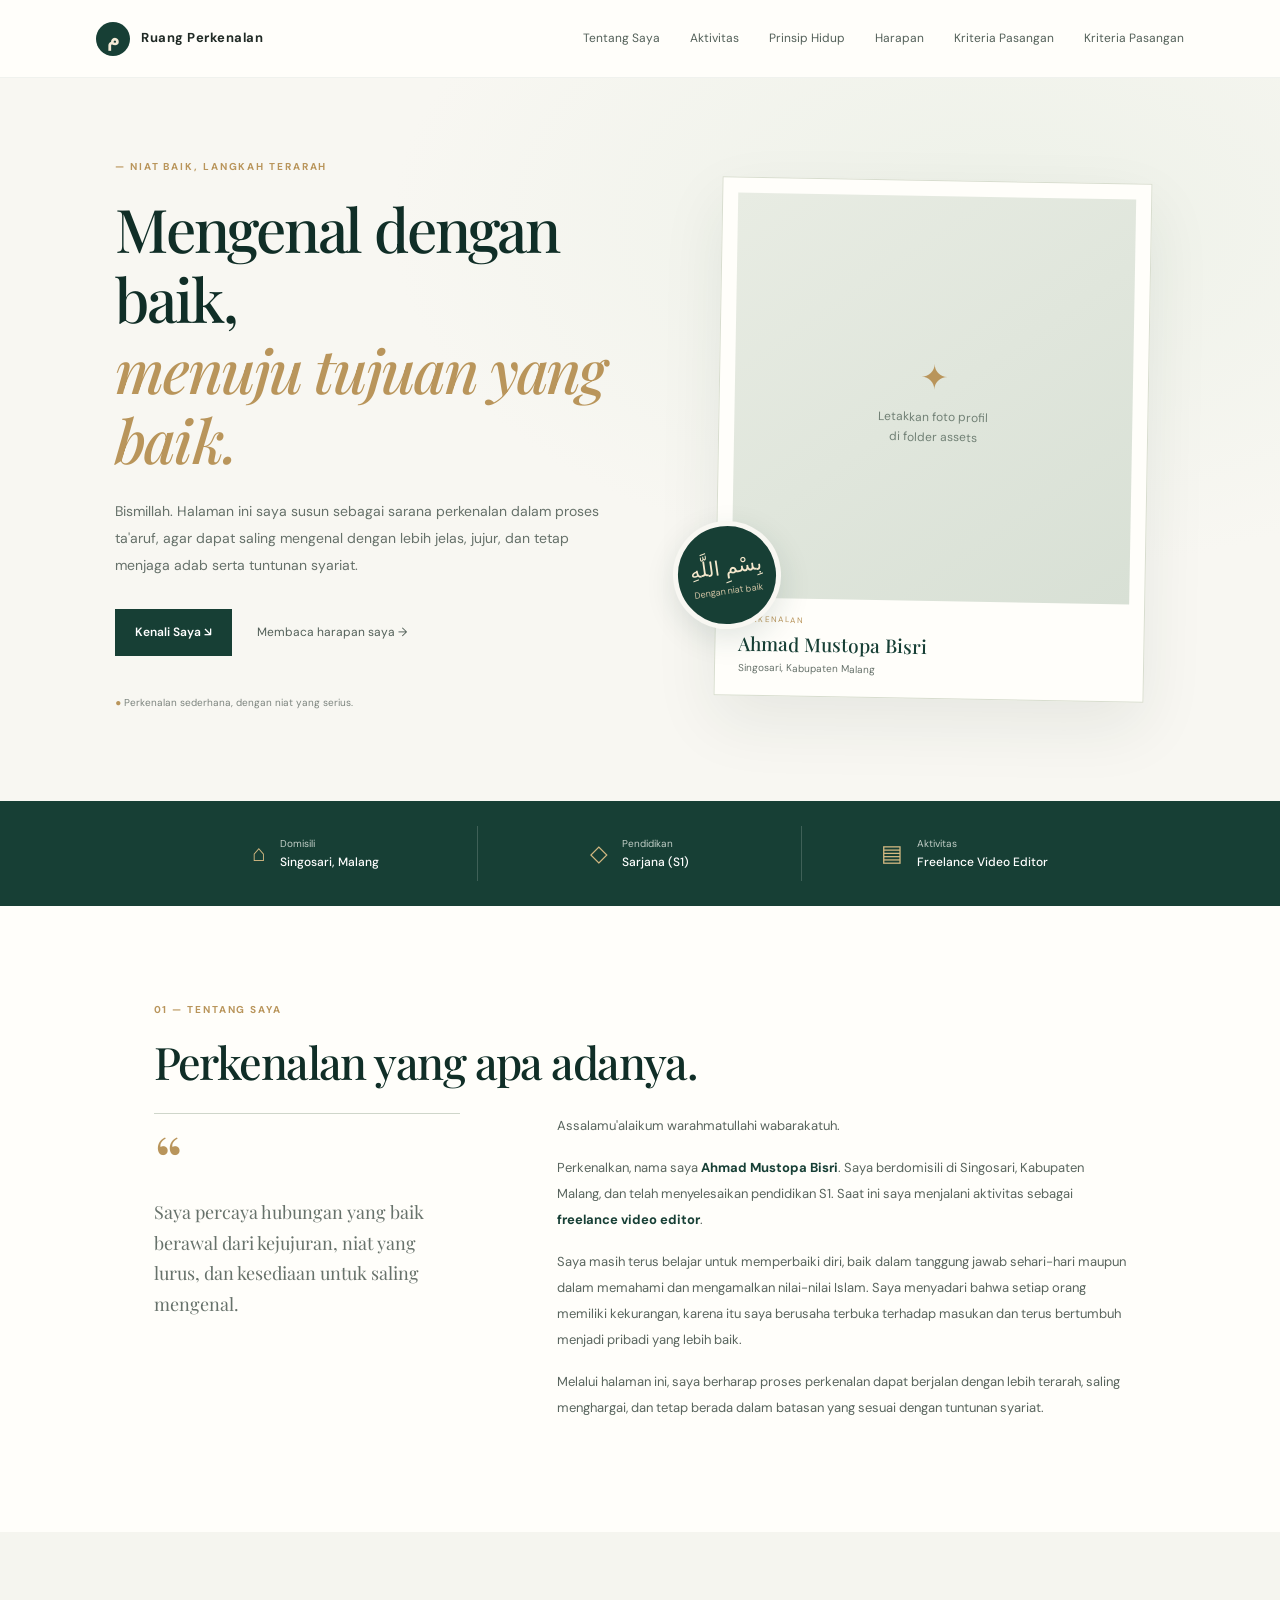
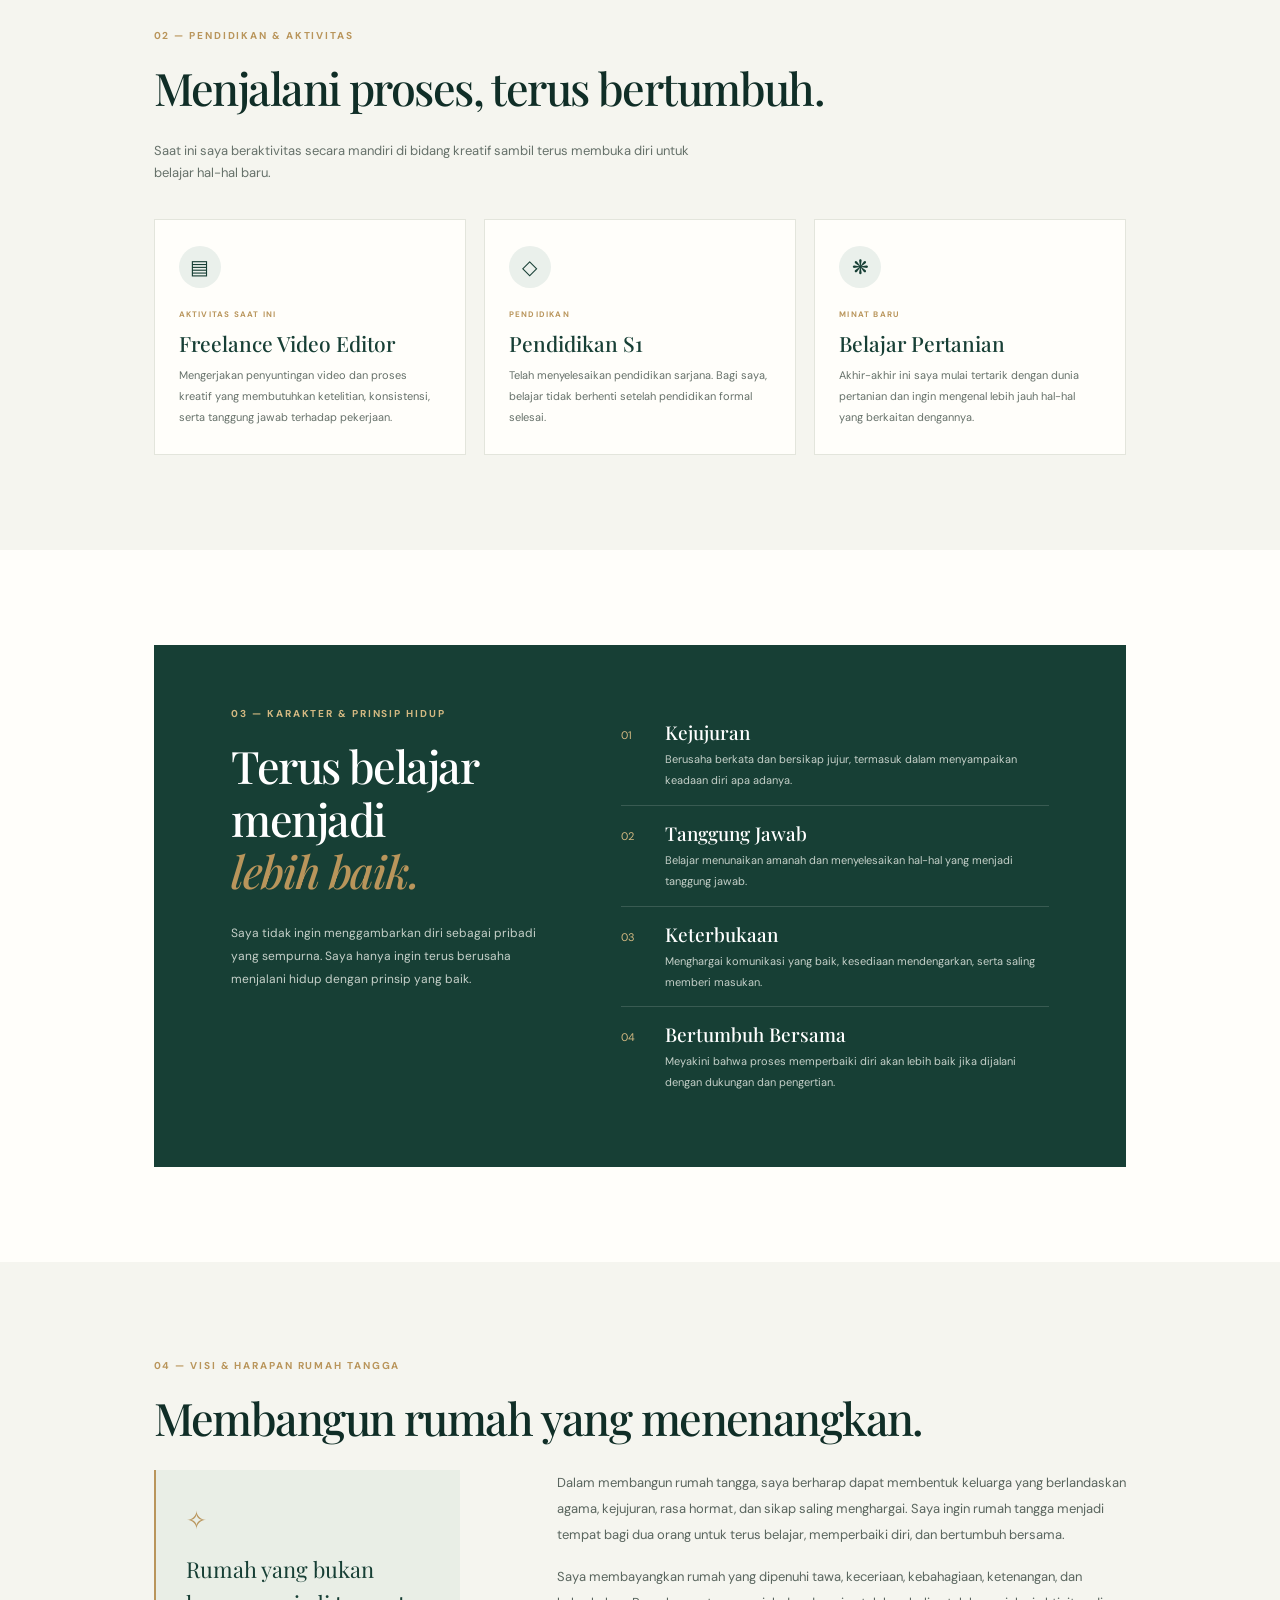
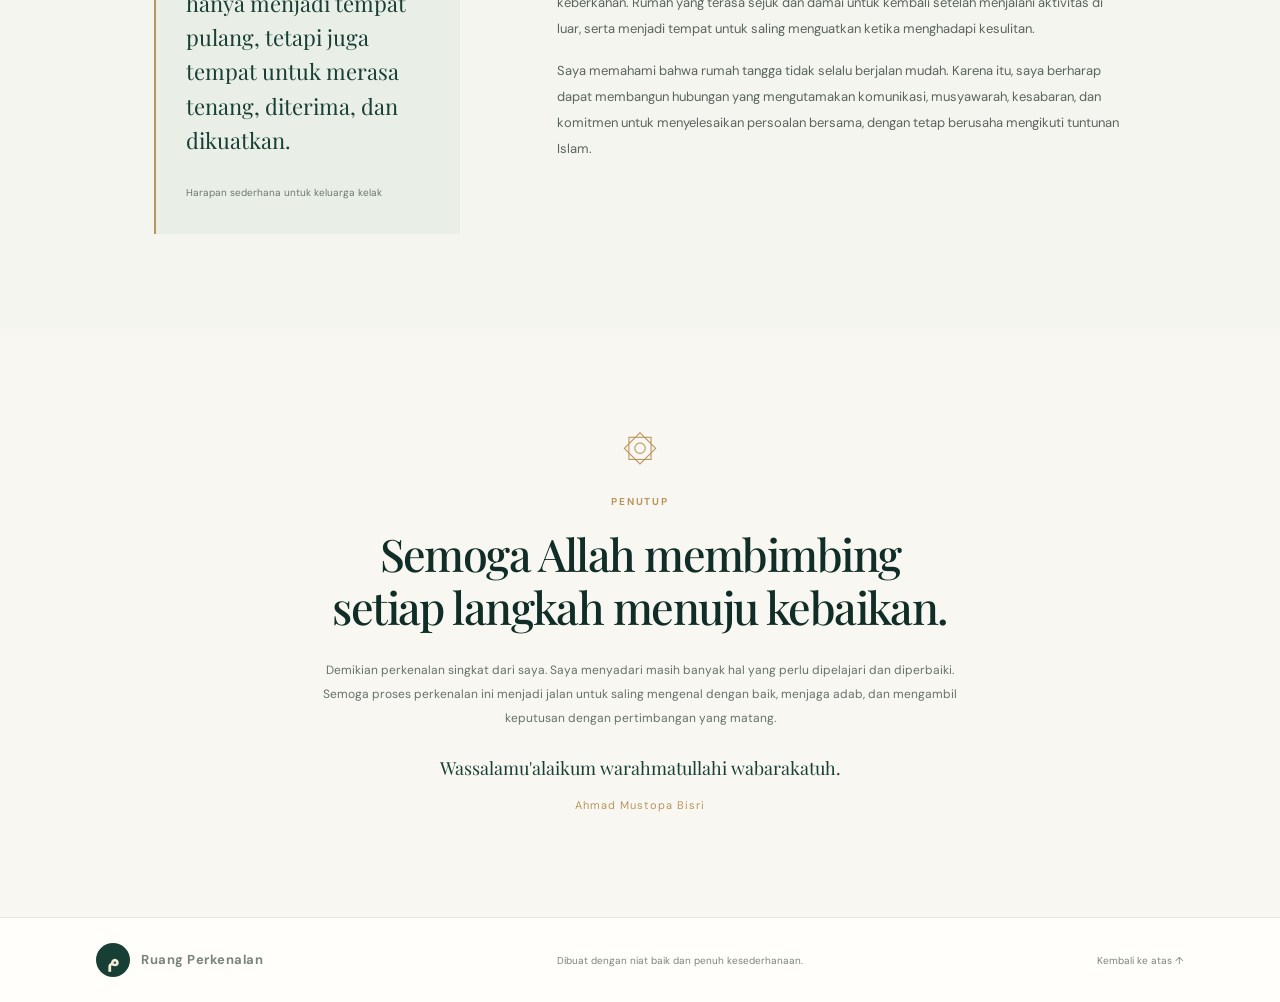
==== index.html @ 0a2f9bdf "Add files via upload" ====
<!doctype html>
<html lang="id"><head><meta charset="utf-8"><meta name="viewport" content="width=device-width,initial-scale=1"><meta name="theme-color" content="#173f35"><meta name="description" content="Profil perkenalan Ahmad Mustopa Bisri untuk proses ta'aruf."><title>Perkenalan — Ahmad Mustopa Bisri</title><link rel="preconnect" href="https://fonts.googleapis.com"><link rel="preconnect" href="https://fonts.gstatic.com" crossorigin><link href="https://fonts.googleapis.com/css2?family=DM+Sans:wght@400;500;600;700&family=Playfair+Display:wght@500;600;700&display=swap" rel="stylesheet"><link rel="stylesheet" href="style.css"></head>
<body><div class="shell"><header class="topbar"><a class="brand" href="#beranda"><span class="mark">م</span> Ruang Perkenalan</a><button id="menuToggle" aria-label="Buka menu" aria-expanded="false">☰</button><nav id="mainNav"><a href="#tentang">Tentang Saya</a><a href="#aktivitas">Aktivitas</a><a href="#prinsip">Prinsip Hidup</a><a href="#harapan">Harapan</a><a href="#kriteria">Kriteria Pasangan</a>
        <a href="#kriteria">Kriteria Pasangan</a></nav></header>
<main id="beranda"><section class="hero"><div><p class="eyebrow">— NIAT BAIK, LANGKAH TERARAH</p><h1>Mengenal dengan baik,<br><em>menuju tujuan yang baik.</em></h1><p class="lead">Bismillah. Halaman ini saya susun sebagai sarana perkenalan dalam proses ta'aruf, agar dapat saling mengenal dengan lebih jelas, jujur, dan tetap menjaga adab serta tuntunan syariat.</p><div class="actions"><a class="btn" href="#tentang">Kenali Saya ↘</a><a class="link" href="#harapan">Membaca harapan saya →</a></div><p class="note">● Perkenalan sederhana, dengan niat yang serius.</p></div><div class="visual"><div class="portrait-frame"><img src="assets/foto-profil.jpg" alt="Foto profil Ahmad Mustopa Bisri" onerror="this.style.display='none';this.nextElementSibling.style.display='flex'"><div class="placeholder"><span>✦</span>Letakkan foto profil<br>di folder assets</div><div class="caption"><small>PERKENALAN</small><strong>Ahmad Mustopa Bisri</strong><span>Singosari, Kabupaten Malang</span></div></div><div class="seal"><span>بِسْمِ اللَّهِ</span><small>Dengan niat baik</small></div></div></section>
<section class="facts"><div>⌂ <span><small>Domisili</small><b>Singosari, Malang</b></span></div><div>◇ <span><small>Pendidikan</small><b>Sarjana (S1)</b></span></div><div>▤ <span><small>Aktivitas</small><b>Freelance Video Editor</b></span></div></section>
<section class="section" id="tentang"><p class="eyebrow">01 — TENTANG SAYA</p><h2>Perkenalan yang apa adanya.</h2><div class="two-col"><aside><span class="quote">“</span><p>Saya percaya hubungan yang baik berawal dari kejujuran, niat yang lurus, dan kesediaan untuk saling mengenal.</p></aside><div class="copy"><p>Assalamu'alaikum warahmatullahi wabarakatuh.</p><p>Perkenalkan, nama saya <b>Ahmad Mustopa Bisri</b>. Saya berdomisili di Singosari, Kabupaten Malang, dan telah menyelesaikan pendidikan S1. Saat ini saya menjalani aktivitas sebagai <b>freelance video editor</b>.</p><p>Saya masih terus belajar untuk memperbaiki diri, baik dalam tanggung jawab sehari-hari maupun dalam memahami dan mengamalkan nilai-nilai Islam. Saya menyadari bahwa setiap orang memiliki kekurangan, karena itu saya berusaha terbuka terhadap masukan dan terus bertumbuh menjadi pribadi yang lebih baik.</p><p>Melalui halaman ini, saya berharap proses perkenalan dapat berjalan dengan lebih terarah, saling menghargai, dan tetap berada dalam batasan yang sesuai dengan tuntunan syariat.</p></div></div></section>
<section class="section tinted" id="aktivitas"><p class="eyebrow">02 — PENDIDIKAN & AKTIVITAS</p><h2>Menjalani proses, terus bertumbuh.</h2><p class="intro">Saat ini saya beraktivitas secara mandiri di bidang kreatif sambil terus membuka diri untuk belajar hal-hal baru.</p><div class="cards"><article><span class="card-icon">▤</span><small>AKTIVITAS SAAT INI</small><h3>Freelance Video Editor</h3><p>Mengerjakan penyuntingan video dan proses kreatif yang membutuhkan ketelitian, konsistensi, serta tanggung jawab terhadap pekerjaan.</p></article><article><span class="card-icon">◇</span><small>PENDIDIKAN</small><h3>Pendidikan S1</h3><p>Telah menyelesaikan pendidikan sarjana. Bagi saya, belajar tidak berhenti setelah pendidikan formal selesai.</p></article><article><span class="card-icon">❋</span><small>MINAT BARU</small><h3>Belajar Pertanian</h3><p>Akhir-akhir ini saya mulai tertarik dengan dunia pertanian dan ingin mengenal lebih jauh hal-hal yang berkaitan dengannya.</p></article></div></section>
<section class="section" id="prinsip"><div class="values"><div><p class="eyebrow light">03 — KARAKTER & PRINSIP HIDUP</p><h2>Terus belajar menjadi<br><em>lebih baik.</em></h2><p>Saya tidak ingin menggambarkan diri sebagai pribadi yang sempurna. Saya hanya ingin terus berusaha menjalani hidup dengan prinsip yang baik.</p></div><div class="value-list"><article><span>01</span><div><h3>Kejujuran</h3><p>Berusaha berkata dan bersikap jujur, termasuk dalam menyampaikan keadaan diri apa adanya.</p></div></article><article><span>02</span><div><h3>Tanggung Jawab</h3><p>Belajar menunaikan amanah dan menyelesaikan hal-hal yang menjadi tanggung jawab.</p></div></article><article><span>03</span><div><h3>Keterbukaan</h3><p>Menghargai komunikasi yang baik, kesediaan mendengarkan, serta saling memberi masukan.</p></div></article><article><span>04</span><div><h3>Bertumbuh Bersama</h3><p>Meyakini bahwa proses memperbaiki diri akan lebih baik jika dijalani dengan dukungan dan pengertian.</p></div></article></div></div></section>
<section class="section tinted" id="harapan"><p class="eyebrow">04 — VISI & HARAPAN RUMAH TANGGA</p><h2>Membangun rumah yang menenangkan.</h2><div class="two-col hope"><blockquote><span>✧</span><p>Rumah yang bukan hanya menjadi tempat pulang, tetapi juga tempat untuk merasa tenang, diterima, dan dikuatkan.</p><small>Harapan sederhana untuk keluarga kelak</small></blockquote><div class="copy"><p>Dalam membangun rumah tangga, saya berharap dapat membentuk keluarga yang berlandaskan agama, kejujuran, rasa hormat, dan sikap saling menghargai. Saya ingin rumah tangga menjadi tempat bagi dua orang untuk terus belajar, memperbaiki diri, dan bertumbuh bersama.</p><p>Saya membayangkan rumah yang dipenuhi tawa, keceriaan, kebahagiaan, ketenangan, dan keberkahan. Rumah yang terasa sejuk dan damai untuk kembali setelah menjalani aktivitas di luar, serta menjadi tempat untuk saling menguatkan ketika menghadapi kesulitan.</p><p>Saya memahami bahwa rumah tangga tidak selalu berjalan mudah. Karena itu, saya berharap dapat membangun hubungan yang mengutamakan komunikasi, musyawarah, kesabaran, dan komitmen untuk menyelesaikan persoalan bersama, dengan tetap berusaha mengikuti tuntunan Islam.</p></div></div></section>
<section class="closing"><div class="ornament">۞</div><p class="eyebrow">PENUTUP</p><h2>Semoga Allah membimbing<br>setiap langkah menuju kebaikan.</h2><p>Demikian perkenalan singkat dari saya. Saya menyadari masih banyak hal yang perlu dipelajari dan diperbaiki. Semoga proses perkenalan ini menjadi jalan untuk saling mengenal dengan baik, menjaga adab, dan mengambil keputusan dengan pertimbangan yang matang.</p><p class="salam">Wassalamu'alaikum warahmatullahi wabarakatuh.</p><small class="signature">Ahmad Mustopa Bisri</small></section></main><footer><a class="brand" href="#beranda"><span class="mark">م</span> Ruang Perkenalan</a><p>Dibuat dengan niat baik dan penuh kesederhanaan.</p><a href="#beranda">Kembali ke atas ↑</a></footer></div><script src="script.js"></script></body></html>
---- style.css ----
:root{--green:#173f35;--deep:#102e27;--cream:#f8f7f2;--paper:#fffefa;--gold:#b9955b;--ink:#202a25;--muted:#66716a;--line:#e5e6df;--serif:'Playfair Display',Georgia,serif;--sans:'DM Sans',Arial,sans-serif}*{box-sizing:border-box}html{scroll-behavior:smooth;scroll-padding-top:85px}body{margin:0;background:var(--cream);color:var(--ink);font-family:var(--sans);line-height:1.7}.shell{max-width:1600px;margin:auto;background:var(--paper);overflow:hidden}a{color:inherit;text-decoration:none}.topbar{height:78px;padding:0 7.5%;display:flex;align-items:center;justify-content:space-between;background:#fffefaed;border-bottom:1px solid #173f3510;position:sticky;top:0;z-index:5;backdrop-filter:blur(12px)}.brand{display:flex;align-items:center;gap:11px;font-size:13px;font-weight:700;letter-spacing:.04em}.mark{width:34px;height:34px;border-radius:50%;background:var(--green);color:#f4ead6;display:grid;place-items:center;font-size:20px}.topbar nav{display:flex;gap:30px}.topbar nav a{font-size:12px;color:#536059}.topbar nav a:hover,footer>a:last-child:hover{color:var(--gold)}#menuToggle{display:none}.hero{padding:80px 9%;min-height:600px;display:grid;grid-template-columns:1.05fr .95fr;gap:7%;align-items:center;background:radial-gradient(ellipse at 78% 20%,#edf1e8,transparent 43%),var(--cream)}.eyebrow{font-size:10px;font-weight:700;letter-spacing:.19em;color:var(--gold);margin:0 0 18px}h1,h2{font-family:var(--serif);font-weight:500;letter-spacing:-.035em;color:var(--deep);line-height:1.17}h1{font-size:clamp(40px,4.7vw,65px);margin:0 0 23px}h1 em,h2 em{color:var(--gold);font-weight:500}.lead{font-size:14px;line-height:1.95;color:var(--muted);max-width:500px}.actions{display:flex;gap:25px;align-items:center;flex-wrap:wrap;margin-top:30px}.btn{background:var(--green);color:white;padding:13px 20px;font-size:12px;font-weight:600}.btn:hover{background:var(--deep)}.link{font-size:12px;color:#536059}.note{font-size:10px;color:#7c847e;margin-top:38px}.note:first-letter{color:var(--gold)}.visual{position:relative;max-width:430px;width:100%;margin:auto}.portrait-frame{padding:15px;border:1px solid #d8ddcf;background:var(--paper);box-shadow:0 25px 65px #18342914;transform:rotate(1deg)}.portrait-frame img{width:100%;height:405px;display:block;object-fit:cover;background:#e8ebe2}.placeholder{height:405px;display:none;align-items:center;justify-content:center;flex-direction:column;background:linear-gradient(145deg,#e8ece3,#d8e0d5);color:#718075;font-size:12px;text-align:center}.placeholder span{font-size:34px;color:var(--gold)}.caption{display:flex;flex-direction:column;padding:15px 8px 4px;gap:3px}.caption small{font-size:8px;letter-spacing:.18em;color:var(--gold)}.caption strong{font:500 19px var(--serif);color:var(--green)}.caption span{font-size:10px;color:var(--muted)}.seal{position:absolute;left:-45px;bottom:70px;width:108px;height:108px;border:5px solid var(--cream);border-radius:50%;background:var(--green);color:#f5e8cd;display:flex;flex-direction:column;justify-content:center;align-items:center;transform:rotate(-8deg);box-shadow:0 10px 30px #173f3520}.seal span{font-size:20px}.seal small{font-size:9px;color:#d5c6a7}.facts{display:grid;grid-template-columns:repeat(3,1fr);padding:25px 12%;background:var(--green);color:white}.facts>div{display:flex;align-items:center;justify-content:center;gap:14px;border-right:1px solid #ffffff2c;padding:8px 12px;font-size:23px;color:#d4b982}.facts>div:last-child{border:0}.facts span{display:flex;flex-direction:column}.facts small{font-size:10px;color:#c2cec7}.facts b{font-size:12px;color:white;font-weight:500}.section{padding:95px 12%}.section h2,.closing h2{font-size:clamp(32px,3.5vw,47px);margin:0 0 25px}.two-col{display:grid;grid-template-columns:.7fr 1.3fr;gap:10%}.two-col aside{border-top:1px solid #cfd6ca;padding-top:10px;color:var(--muted);font:18px/1.7 var(--serif)}.quote{display:block;color:var(--gold);font:70px/1 var(--serif);height:55px}.copy{font-size:13px;line-height:2;color:#59655e}.copy p{margin:0 0 16px}.copy b{color:var(--green)}.tinted{background:#f5f5ef}.intro{font-size:13px;color:var(--muted);max-width:570px;margin-bottom:35px}.cards{display:grid;grid-template-columns:repeat(3,1fr);gap:18px}.cards article{background:var(--paper);border:1px solid #e3e5dc;padding:26px 24px;transition:.2s}.cards article:hover{transform:translateY(-4px);box-shadow:0 15px 30px #173f350d}.card-icon{width:42px;height:42px;display:grid;place-items:center;border-radius:50%;background:#eaf0eb;color:var(--green);font-size:20px;margin-bottom:20px}.cards small{display:block;font-size:8px;letter-spacing:.15em;color:var(--gold);font-weight:700}.cards h3,.value-list h3{font:500 21px var(--serif);color:var(--green);margin:8px 0}.cards p,.value-list p{font-size:11px;line-height:1.9;color:var(--muted);margin:0}.values{background:var(--green);color:white;padding:60px 8%;display:grid;grid-template-columns:.85fr 1.15fr;gap:9%;position:relative}.values h2{color:white}.values>div:first-child>p:last-child{font-size:12px;color:#c5d0c9;line-height:1.9}.light{color:#d4b982}.value-list article{display:grid;grid-template-columns:30px 1fr;gap:14px;padding:14px 0;border-bottom:1px solid #ffffff25}.value-list article:last-child{border:0}.value-list article>span{font-size:11px;color:#d4b982;padding-top:7px}.value-list h3{color:white;margin:0 0 4px;font-size:19px}.value-list p{color:#c5d0c9}.hope{align-items:start}.hope blockquote{margin:0;background:#e9eee6;border-left:2px solid var(--gold);padding:30px}.hope blockquote span{color:var(--gold);font-size:25px}.hope blockquote p{font:22px/1.55 var(--serif);color:var(--green);margin:10px 0 20px}.hope blockquote small{font-size:10px;color:#6d796f}.closing{text-align:center;padding:90px 18% 100px;background:var(--cream)}.ornament{font-size:35px;color:var(--gold);margin-bottom:15px}.closing>p:not(.eyebrow):not(.salam){max-width:650px;margin:0 auto 18px;color:var(--muted);font-size:12px;line-height:2}.salam{font:18px var(--serif);color:var(--green);margin:26px 0 10px}.signature{font-size:11px;letter-spacing:.1em;color:var(--gold)}footer{padding:25px 7.5%;display:flex;align-items:center;justify-content:space-between;gap:18px;border-top:1px solid var(--line);font-size:10px;color:#7a847d}footer p{margin:0}footer>a:last-child:hover{color:var(--green)}@media(max-width:900px){.topbar{padding:0 5%}.hero{padding:60px 7%;gap:5%}.portrait-frame img,.placeholder{height:340px}.section{padding:75px 8%}.values{padding:48px 7%;gap:5%}.facts{padding:20px 5%}}@media(max-width:650px){.topbar{height:68px}#menuToggle{display:block;border:0;background:none;color:var(--green);font-size:25px;cursor:pointer}.topbar nav{display:none;position:absolute;top:67px;left:0;right:0;padding:18px 7%;background:var(--paper);border-bottom:1px solid var(--line);flex-direction:column;gap:14px}.topbar nav.open{display:flex}.hero{grid-template-columns:1fr;padding:50px 7% 60px;gap:48px}h1{font-size:43px}.visual{max-width:350px}.portrait-frame img,.placeholder{height:330px}.seal{left:-22px;bottom:60px;width:95px;height:95px}.facts{grid-template-columns:1fr;padding:12px 8%}.facts>div{justify-content:flex-start;border-right:0;border-bottom:1px solid #ffffff2c;padding:13px 4%}.facts>div:last-child{border-bottom:0}.section{padding:65px 7%}.two-col,.values{grid-template-columns:1fr;gap:30px}.cards{grid-template-columns:1fr}.values{padding:38px 8%}.closing{padding:68px 8%}.closing h2{font-size:34px}footer{padding:22px 7%;flex-wrap:wrap}footer p{order:3;width:100%}}@media(prefers-reduced-motion:reduce){html{scroll-behavior:auto}*{transition:none!important}}


.criteria-section { background: #fffefa; }
.criteria-layout { display: grid; grid-template-columns: .72fr 1.28fr; gap: 9%; align-items: start; }
.criteria-intro { background: #e9eee6; padding: 30px; border-top: 2px solid var(--gold); }
.criteria-symbol { color: var(--gold); font-size: 30px; }
.criteria-intro p { margin: 13px 0 0; color: var(--green); font-family: var(--serif); font-size: 20px; line-height: 1.65; }
.criteria-list { border-top: 1px solid var(--line); }
.criteria-item { display: grid; grid-template-columns: 42px 1fr; gap: 16px; align-items: start; padding: 18px 0; border-bottom: 1px solid var(--line); }
.criteria-item span { color: var(--gold); font-size: 11px; padding-top: 2px; }
.criteria-item p { color: #59655e; font-size: 13px; line-height: 1.9; margin: 0; }
@media (max-width: 650px) {
  .criteria-layout { grid-template-columns: 1fr; gap: 24px; }
  .criteria-intro { padding: 24px; }
}
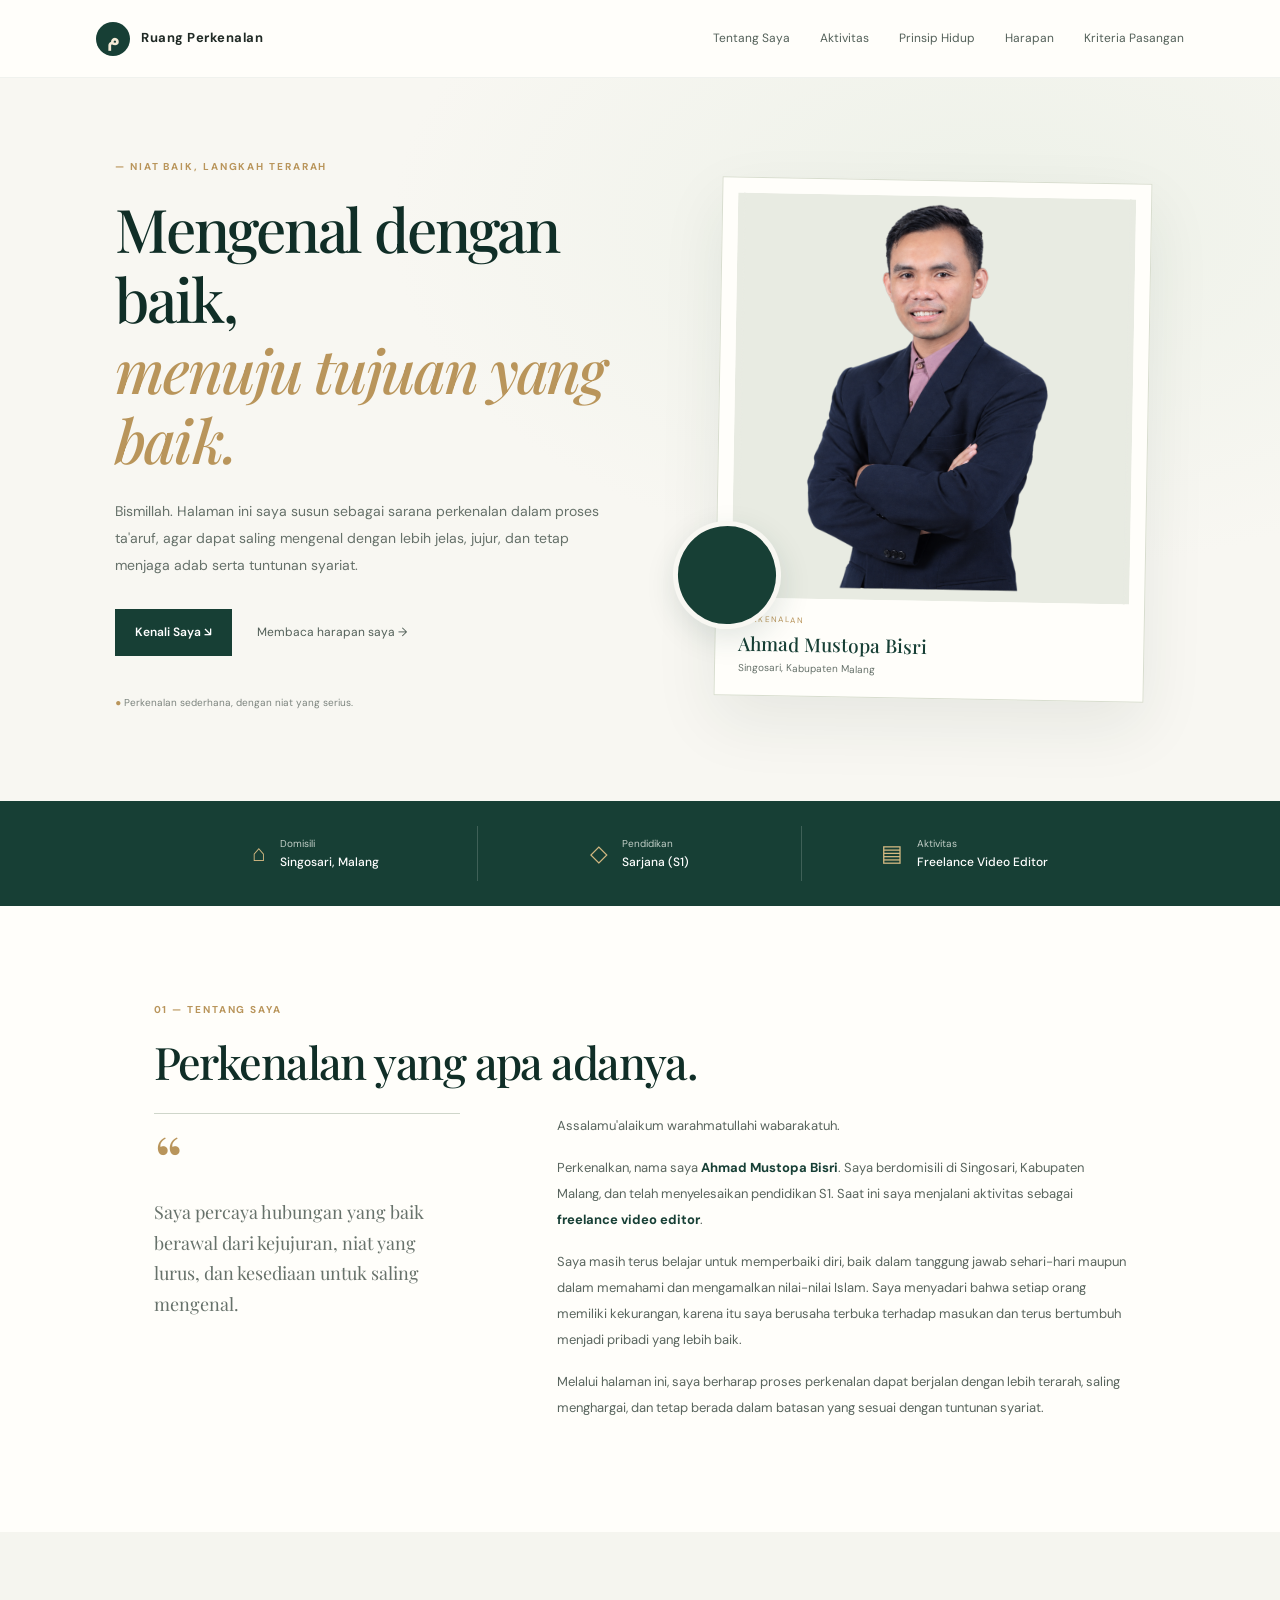
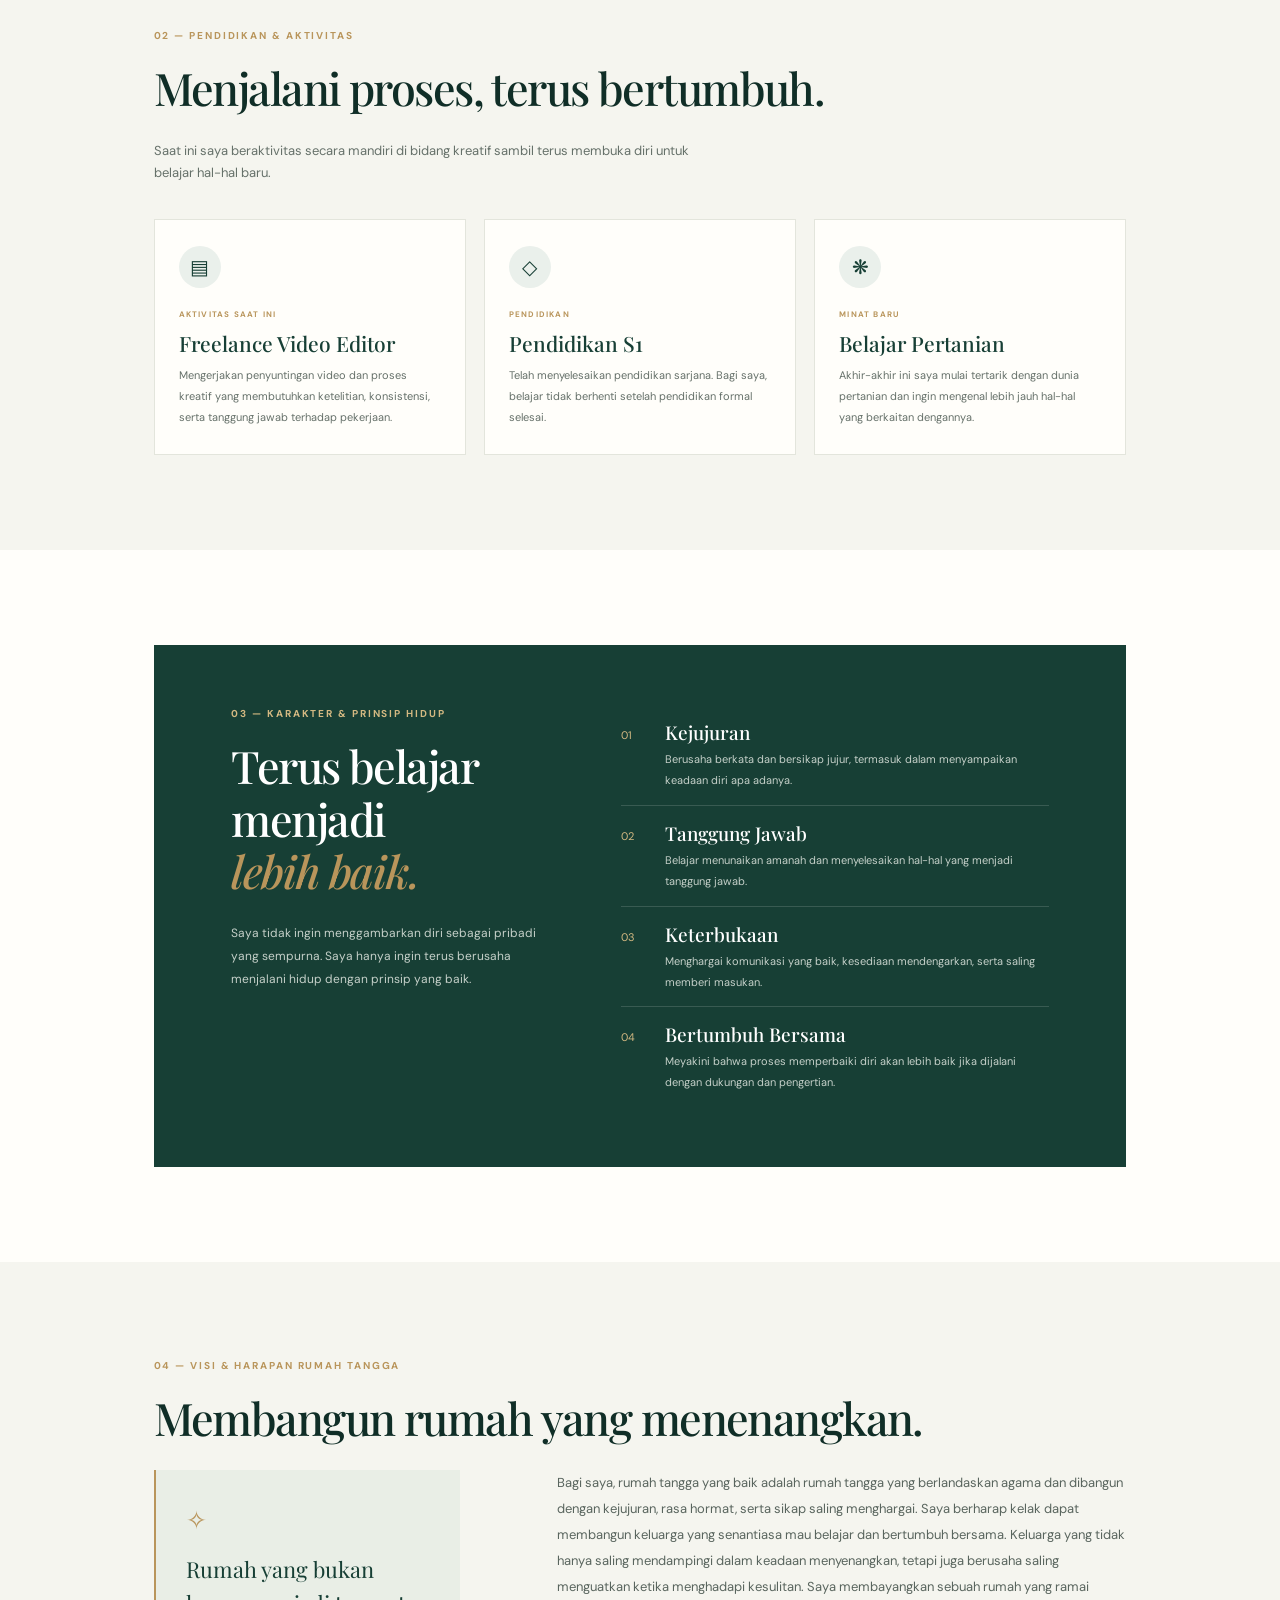
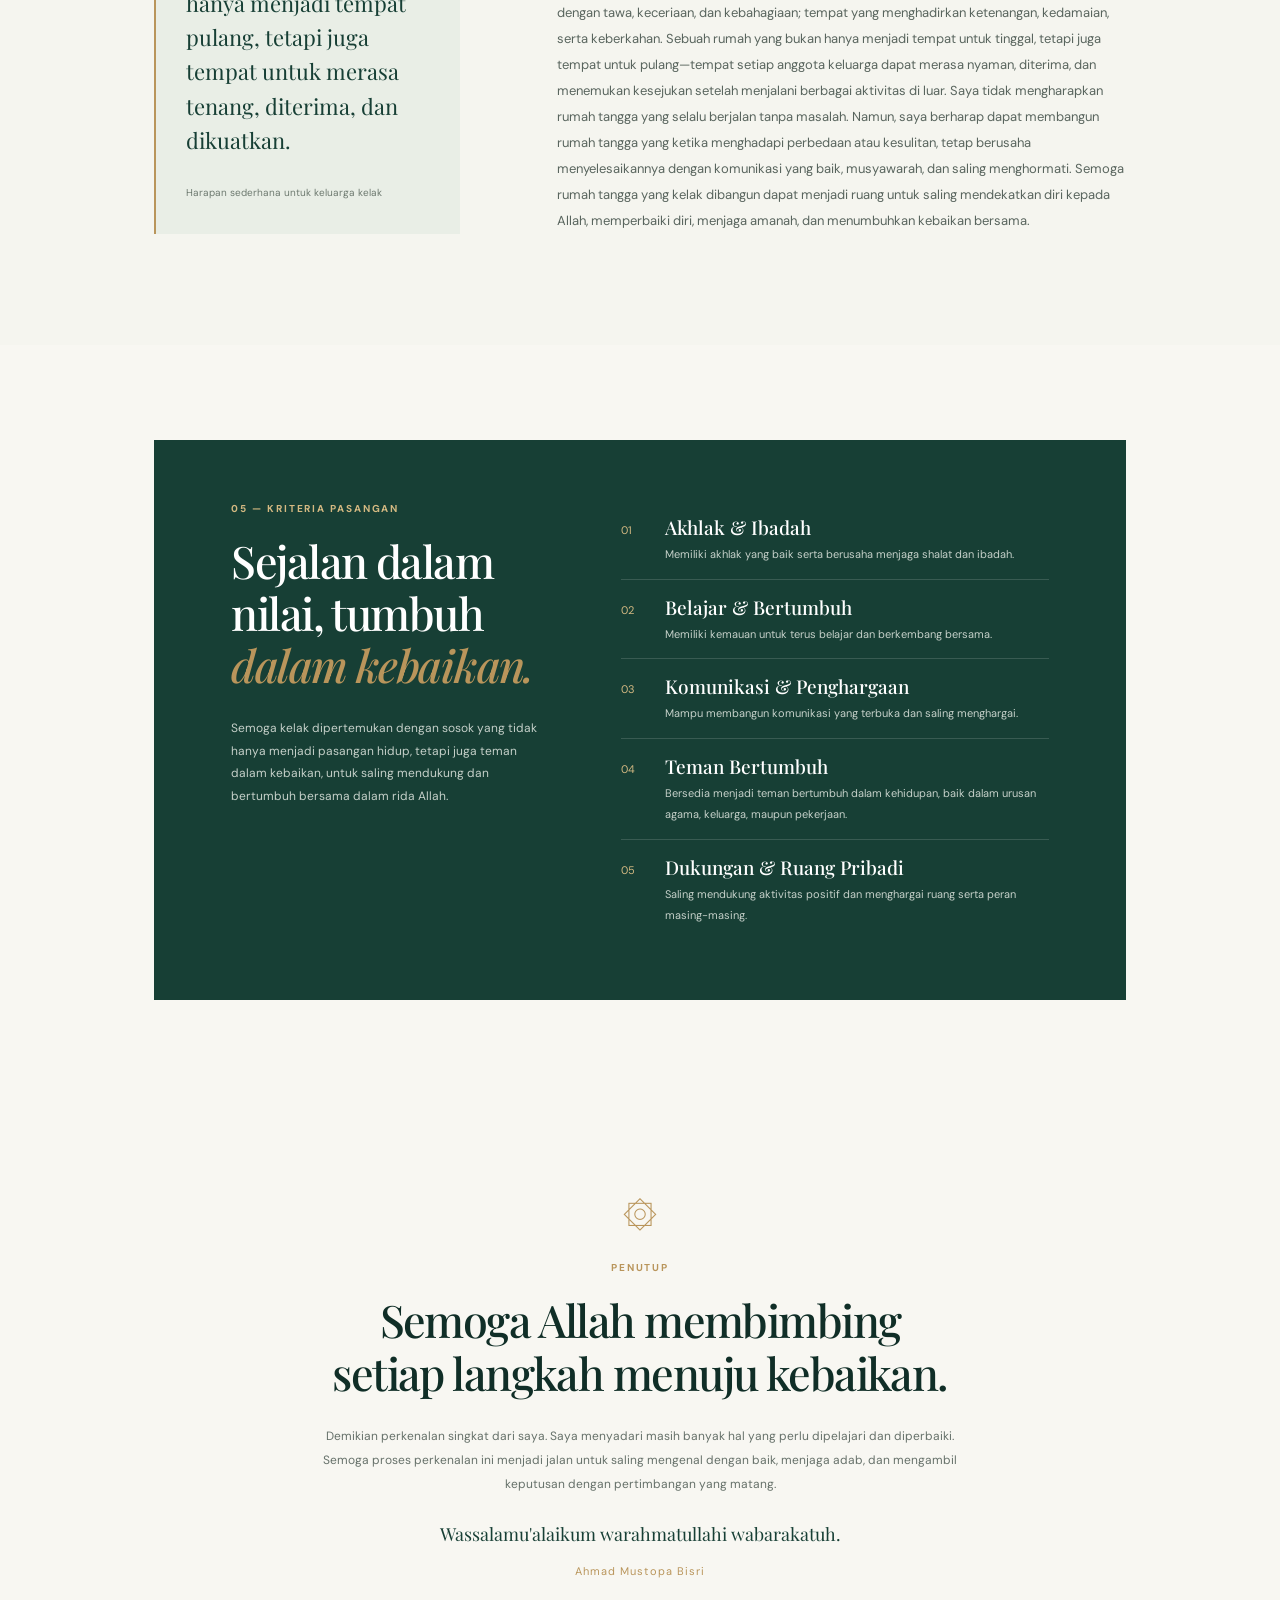
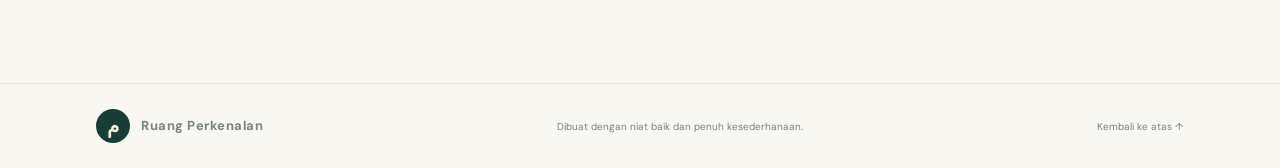
==== commit 56f57ad8: "Add files via upload" ====
--- a/index.html
+++ b/index.html
@@ -1,11 +1,16 @@
 <!doctype html>
 <html lang="id"><head><meta charset="utf-8"><meta name="viewport" content="width=device-width,initial-scale=1"><meta name="theme-color" content="#173f35"><meta name="description" content="Profil perkenalan Ahmad Mustopa Bisri untuk proses ta'aruf."><title>Perkenalan — Ahmad Mustopa Bisri</title><link rel="preconnect" href="https://fonts.googleapis.com"><link rel="preconnect" href="https://fonts.gstatic.com" crossorigin><link href="https://fonts.googleapis.com/css2?family=DM+Sans:wght@400;500;600;700&family=Playfair+Display:wght@500;600;700&display=swap" rel="stylesheet"><link rel="stylesheet" href="style.css"></head>
-<body><div class="shell"><header class="topbar"><a class="brand" href="#beranda"><span class="mark">م</span> Ruang Perkenalan</a><button id="menuToggle" aria-label="Buka menu" aria-expanded="false">☰</button><nav id="mainNav"><a href="#tentang">Tentang Saya</a><a href="#aktivitas">Aktivitas</a><a href="#prinsip">Prinsip Hidup</a><a href="#harapan">Harapan</a><a href="#kriteria">Kriteria Pasangan</a>
-        <a href="#kriteria">Kriteria Pasangan</a></nav></header>
-<main id="beranda"><section class="hero"><div><p class="eyebrow">— NIAT BAIK, LANGKAH TERARAH</p><h1>Mengenal dengan baik,<br><em>menuju tujuan yang baik.</em></h1><p class="lead">Bismillah. Halaman ini saya susun sebagai sarana perkenalan dalam proses ta'aruf, agar dapat saling mengenal dengan lebih jelas, jujur, dan tetap menjaga adab serta tuntunan syariat.</p><div class="actions"><a class="btn" href="#tentang">Kenali Saya ↘</a><a class="link" href="#harapan">Membaca harapan saya →</a></div><p class="note">● Perkenalan sederhana, dengan niat yang serius.</p></div><div class="visual"><div class="portrait-frame"><img src="assets/foto-profil.jpg" alt="Foto profil Ahmad Mustopa Bisri" onerror="this.style.display='none';this.nextElementSibling.style.display='flex'"><div class="placeholder"><span>✦</span>Letakkan foto profil<br>di folder assets</div><div class="caption"><small>PERKENALAN</small><strong>Ahmad Mustopa Bisri</strong><span>Singosari, Kabupaten Malang</span></div></div><div class="seal"><span>بِسْمِ اللَّهِ</span><small>Dengan niat baik</small></div></div></section>
+<body><div class="shell"><header class="topbar"><a class="brand" href="#beranda"><span class="mark">م</span> Ruang Perkenalan</a><button id="menuToggle" aria-label="Buka menu" aria-expanded="false">☰</button><nav id="mainNav"><a href="#tentang">Tentang Saya</a><a href="#aktivitas">Aktivitas</a><a href="#prinsip">Prinsip Hidup</a><a href="#harapan">Harapan</a><a href="#kriteria">Kriteria Pasangan</a></nav></header>
+<main id="beranda"><section class="hero"><div><p class="eyebrow">— NIAT BAIK, LANGKAH TERARAH</p><h1>Mengenal dengan baik,<br><em>menuju tujuan yang baik.</em></h1><p class="lead">Bismillah. Halaman ini saya susun sebagai sarana perkenalan dalam proses ta'aruf, agar dapat saling mengenal dengan lebih jelas, jujur, dan tetap menjaga adab serta tuntunan syariat.</p><div class="actions"><a class="btn" href="#tentang">Kenali Saya ↘</a><a class="link" href="#harapan">Membaca harapan saya →</a></div><p class="note">● Perkenalan sederhana, dengan niat yang serius.</p></div><div class="visual"><div class="portrait-frame"><img src="assets/foto-profil.jpg" alt="Foto profil Ahmad Mustopa Bisri" onerror="this.style.display='none';this.nextElementSibling.style.display='flex'"><div class="placeholder"><span>✦</span>Letakkan foto profil<br>di folder assets</div><div class="caption"><small>PERKENALAN</small><strong>Ahmad Mustopa Bisri</strong><span>Singosari, Kabupaten Malang</span></div></div><div class="seal"></div></div></section>
 <section class="facts"><div>⌂ <span><small>Domisili</small><b>Singosari, Malang</b></span></div><div>◇ <span><small>Pendidikan</small><b>Sarjana (S1)</b></span></div><div>▤ <span><small>Aktivitas</small><b>Freelance Video Editor</b></span></div></section>
 <section class="section" id="tentang"><p class="eyebrow">01 — TENTANG SAYA</p><h2>Perkenalan yang apa adanya.</h2><div class="two-col"><aside><span class="quote">“</span><p>Saya percaya hubungan yang baik berawal dari kejujuran, niat yang lurus, dan kesediaan untuk saling mengenal.</p></aside><div class="copy"><p>Assalamu'alaikum warahmatullahi wabarakatuh.</p><p>Perkenalkan, nama saya <b>Ahmad Mustopa Bisri</b>. Saya berdomisili di Singosari, Kabupaten Malang, dan telah menyelesaikan pendidikan S1. Saat ini saya menjalani aktivitas sebagai <b>freelance video editor</b>.</p><p>Saya masih terus belajar untuk memperbaiki diri, baik dalam tanggung jawab sehari-hari maupun dalam memahami dan mengamalkan nilai-nilai Islam. Saya menyadari bahwa setiap orang memiliki kekurangan, karena itu saya berusaha terbuka terhadap masukan dan terus bertumbuh menjadi pribadi yang lebih baik.</p><p>Melalui halaman ini, saya berharap proses perkenalan dapat berjalan dengan lebih terarah, saling menghargai, dan tetap berada dalam batasan yang sesuai dengan tuntunan syariat.</p></div></div></section>
 <section class="section tinted" id="aktivitas"><p class="eyebrow">02 — PENDIDIKAN & AKTIVITAS</p><h2>Menjalani proses, terus bertumbuh.</h2><p class="intro">Saat ini saya beraktivitas secara mandiri di bidang kreatif sambil terus membuka diri untuk belajar hal-hal baru.</p><div class="cards"><article><span class="card-icon">▤</span><small>AKTIVITAS SAAT INI</small><h3>Freelance Video Editor</h3><p>Mengerjakan penyuntingan video dan proses kreatif yang membutuhkan ketelitian, konsistensi, serta tanggung jawab terhadap pekerjaan.</p></article><article><span class="card-icon">◇</span><small>PENDIDIKAN</small><h3>Pendidikan S1</h3><p>Telah menyelesaikan pendidikan sarjana. Bagi saya, belajar tidak berhenti setelah pendidikan formal selesai.</p></article><article><span class="card-icon">❋</span><small>MINAT BARU</small><h3>Belajar Pertanian</h3><p>Akhir-akhir ini saya mulai tertarik dengan dunia pertanian dan ingin mengenal lebih jauh hal-hal yang berkaitan dengannya.</p></article></div></section>
 <section class="section" id="prinsip"><div class="values"><div><p class="eyebrow light">03 — KARAKTER & PRINSIP HIDUP</p><h2>Terus belajar menjadi<br><em>lebih baik.</em></h2><p>Saya tidak ingin menggambarkan diri sebagai pribadi yang sempurna. Saya hanya ingin terus berusaha menjalani hidup dengan prinsip yang baik.</p></div><div class="value-list"><article><span>01</span><div><h3>Kejujuran</h3><p>Berusaha berkata dan bersikap jujur, termasuk dalam menyampaikan keadaan diri apa adanya.</p></div></article><article><span>02</span><div><h3>Tanggung Jawab</h3><p>Belajar menunaikan amanah dan menyelesaikan hal-hal yang menjadi tanggung jawab.</p></div></article><article><span>03</span><div><h3>Keterbukaan</h3><p>Menghargai komunikasi yang baik, kesediaan mendengarkan, serta saling memberi masukan.</p></div></article><article><span>04</span><div><h3>Bertumbuh Bersama</h3><p>Meyakini bahwa proses memperbaiki diri akan lebih baik jika dijalani dengan dukungan dan pengertian.</p></div></article></div></div></section>
-<section class="section tinted" id="harapan"><p class="eyebrow">04 — VISI & HARAPAN RUMAH TANGGA</p><h2>Membangun rumah yang menenangkan.</h2><div class="two-col hope"><blockquote><span>✧</span><p>Rumah yang bukan hanya menjadi tempat pulang, tetapi juga tempat untuk merasa tenang, diterima, dan dikuatkan.</p><small>Harapan sederhana untuk keluarga kelak</small></blockquote><div class="copy"><p>Dalam membangun rumah tangga, saya berharap dapat membentuk keluarga yang berlandaskan agama, kejujuran, rasa hormat, dan sikap saling menghargai. Saya ingin rumah tangga menjadi tempat bagi dua orang untuk terus belajar, memperbaiki diri, dan bertumbuh bersama.</p><p>Saya membayangkan rumah yang dipenuhi tawa, keceriaan, kebahagiaan, ketenangan, dan keberkahan. Rumah yang terasa sejuk dan damai untuk kembali setelah menjalani aktivitas di luar, serta menjadi tempat untuk saling menguatkan ketika menghadapi kesulitan.</p><p>Saya memahami bahwa rumah tangga tidak selalu berjalan mudah. Karena itu, saya berharap dapat membangun hubungan yang mengutamakan komunikasi, musyawarah, kesabaran, dan komitmen untuk menyelesaikan persoalan bersama, dengan tetap berusaha mengikuti tuntunan Islam.</p></div></div></section>
+<section class="section tinted" id="harapan"><p class="eyebrow">04 — VISI & HARAPAN RUMAH TANGGA</p><h2>Membangun rumah yang menenangkan.</h2><div class="two-col hope"><blockquote><span>✧</span><p>Rumah yang bukan hanya menjadi tempat pulang, tetapi juga tempat untuk merasa tenang, diterima, dan dikuatkan.</p><small>Harapan sederhana untuk keluarga kelak</small></blockquote><div class="copy"><p>Bagi saya, rumah tangga yang baik adalah rumah tangga yang berlandaskan agama dan dibangun dengan kejujuran, rasa hormat, serta sikap saling menghargai.
+Saya berharap kelak dapat membangun keluarga yang senantiasa mau belajar dan bertumbuh bersama. Keluarga yang tidak hanya saling mendampingi dalam keadaan menyenangkan, tetapi juga berusaha saling menguatkan ketika menghadapi kesulitan.
+Saya membayangkan sebuah rumah yang ramai dengan tawa, keceriaan, dan kebahagiaan; tempat yang menghadirkan ketenangan, kedamaian, serta keberkahan. Sebuah rumah yang bukan hanya menjadi tempat untuk tinggal, tetapi juga tempat untuk pulang—tempat setiap anggota keluarga dapat merasa nyaman, diterima, dan menemukan kesejukan setelah menjalani berbagai aktivitas di luar.
+Saya tidak mengharapkan rumah tangga yang selalu berjalan tanpa masalah. Namun, saya berharap dapat membangun rumah tangga yang ketika menghadapi perbedaan atau kesulitan, tetap berusaha menyelesaikannya dengan komunikasi yang baik, musyawarah, dan saling menghormati.
+Semoga rumah tangga yang kelak dibangun dapat menjadi ruang untuk saling mendekatkan diri kepada Allah, memperbaiki diri, menjaga amanah, dan menumbuhkan kebaikan bersama.</p></div></div></section>
+</div></section>
+<section class="section" id="kriteria"><div class="values"><div><p class="eyebrow light">05 — KRITERIA PASANGAN</p><h2>Sejalan dalam nilai, tumbuh <br><em>dalam kebaikan.</em></h2><p>Semoga kelak dipertemukan dengan sosok yang tidak hanya menjadi pasangan hidup, tetapi juga teman dalam kebaikan, untuk saling mendukung dan bertumbuh bersama dalam rida Allah.</p></div><div class="value-list"><article><span>01</span><div><h3>Akhlak & Ibadah</h3><p>Memiliki akhlak yang baik serta berusaha menjaga shalat dan ibadah.</p></div></article><article><span>02</span><div><h3>Belajar & Bertumbuh</h3><p>Memiliki kemauan untuk terus belajar dan berkembang bersama.</p></div></article><article><span>03</span><div><h3>Komunikasi & Penghargaan</h3><p>Mampu membangun komunikasi yang terbuka dan saling menghargai.</p></div></article><article><span>04</span><div><h3>Teman Bertumbuh</h3><p>Bersedia menjadi teman bertumbuh dalam kehidupan, baik dalam urusan agama, keluarga, maupun pekerjaan.</p></div></article><article><span>05</span><div><h3>Dukungan & Ruang Pribadi</h3><p>Saling mendukung aktivitas positif dan menghargai ruang serta peran masing-masing.</p></div></article></div></div></section>
 <section class="closing"><div class="ornament">۞</div><p class="eyebrow">PENUTUP</p><h2>Semoga Allah membimbing<br>setiap langkah menuju kebaikan.</h2><p>Demikian perkenalan singkat dari saya. Saya menyadari masih banyak hal yang perlu dipelajari dan diperbaiki. Semoga proses perkenalan ini menjadi jalan untuk saling mengenal dengan baik, menjaga adab, dan mengambil keputusan dengan pertimbangan yang matang.</p><p class="salam">Wassalamu'alaikum warahmatullahi wabarakatuh.</p><small class="signature">Ahmad Mustopa Bisri</small></section></main><footer><a class="brand" href="#beranda"><span class="mark">م</span> Ruang Perkenalan</a><p>Dibuat dengan niat baik dan penuh kesederhanaan.</p><a href="#beranda">Kembali ke atas ↑</a></footer></div><script src="script.js"></script></body></html>
--- a/style.css
+++ b/style.css
@@ -1,16 +1 @@
 :root{--green:#173f35;--deep:#102e27;--cream:#f8f7f2;--paper:#fffefa;--gold:#b9955b;--ink:#202a25;--muted:#66716a;--line:#e5e6df;--serif:'Playfair Display',Georgia,serif;--sans:'DM Sans',Arial,sans-serif}*{box-sizing:border-box}html{scroll-behavior:smooth;scroll-padding-top:85px}body{margin:0;background:var(--cream);color:var(--ink);font-family:var(--sans);line-height:1.7}.shell{max-width:1600px;margin:auto;background:var(--paper);overflow:hidden}a{color:inherit;text-decoration:none}.topbar{height:78px;padding:0 7.5%;display:flex;align-items:center;justify-content:space-between;background:#fffefaed;border-bottom:1px solid #173f3510;position:sticky;top:0;z-index:5;backdrop-filter:blur(12px)}.brand{display:flex;align-items:center;gap:11px;font-size:13px;font-weight:700;letter-spacing:.04em}.mark{width:34px;height:34px;border-radius:50%;background:var(--green);color:#f4ead6;display:grid;place-items:center;font-size:20px}.topbar nav{display:flex;gap:30px}.topbar nav a{font-size:12px;color:#536059}.topbar nav a:hover,footer>a:last-child:hover{color:var(--gold)}#menuToggle{display:none}.hero{padding:80px 9%;min-height:600px;display:grid;grid-template-columns:1.05fr .95fr;gap:7%;align-items:center;background:radial-gradient(ellipse at 78% 20%,#edf1e8,transparent 43%),var(--cream)}.eyebrow{font-size:10px;font-weight:700;letter-spacing:.19em;color:var(--gold);margin:0 0 18px}h1,h2{font-family:var(--serif);font-weight:500;letter-spacing:-.035em;color:var(--deep);line-height:1.17}h1{font-size:clamp(40px,4.7vw,65px);margin:0 0 23px}h1 em,h2 em{color:var(--gold);font-weight:500}.lead{font-size:14px;line-height:1.95;color:var(--muted);max-width:500px}.actions{display:flex;gap:25px;align-items:center;flex-wrap:wrap;margin-top:30px}.btn{background:var(--green);color:white;padding:13px 20px;font-size:12px;font-weight:600}.btn:hover{background:var(--deep)}.link{font-size:12px;color:#536059}.note{font-size:10px;color:#7c847e;margin-top:38px}.note:first-letter{color:var(--gold)}.visual{position:relative;max-width:430px;width:100%;margin:auto}.portrait-frame{padding:15px;border:1px solid #d8ddcf;background:var(--paper);box-shadow:0 25px 65px #18342914;transform:rotate(1deg)}.portrait-frame img{width:100%;height:405px;display:block;object-fit:cover;background:#e8ebe2}.placeholder{height:405px;display:none;align-items:center;justify-content:center;flex-direction:column;background:linear-gradient(145deg,#e8ece3,#d8e0d5);color:#718075;font-size:12px;text-align:center}.placeholder span{font-size:34px;color:var(--gold)}.caption{display:flex;flex-direction:column;padding:15px 8px 4px;gap:3px}.caption small{font-size:8px;letter-spacing:.18em;color:var(--gold)}.caption strong{font:500 19px var(--serif);color:var(--green)}.caption span{font-size:10px;color:var(--muted)}.seal{position:absolute;left:-45px;bottom:70px;width:108px;height:108px;border:5px solid var(--cream);border-radius:50%;background:var(--green);color:#f5e8cd;display:flex;flex-direction:column;justify-content:center;align-items:center;transform:rotate(-8deg);box-shadow:0 10px 30px #173f3520}.seal span{font-size:20px}.seal small{font-size:9px;color:#d5c6a7}.facts{display:grid;grid-template-columns:repeat(3,1fr);padding:25px 12%;background:var(--green);color:white}.facts>div{display:flex;align-items:center;justify-content:center;gap:14px;border-right:1px solid #ffffff2c;padding:8px 12px;font-size:23px;color:#d4b982}.facts>div:last-child{border:0}.facts span{display:flex;flex-direction:column}.facts small{font-size:10px;color:#c2cec7}.facts b{font-size:12px;color:white;font-weight:500}.section{padding:95px 12%}.section h2,.closing h2{font-size:clamp(32px,3.5vw,47px);margin:0 0 25px}.two-col{display:grid;grid-template-columns:.7fr 1.3fr;gap:10%}.two-col aside{border-top:1px solid #cfd6ca;padding-top:10px;color:var(--muted);font:18px/1.7 var(--serif)}.quote{display:block;color:var(--gold);font:70px/1 var(--serif);height:55px}.copy{font-size:13px;line-height:2;color:#59655e}.copy p{margin:0 0 16px}.copy b{color:var(--green)}.tinted{background:#f5f5ef}.intro{font-size:13px;color:var(--muted);max-width:570px;margin-bottom:35px}.cards{display:grid;grid-template-columns:repeat(3,1fr);gap:18px}.cards article{background:var(--paper);border:1px solid #e3e5dc;padding:26px 24px;transition:.2s}.cards article:hover{transform:translateY(-4px);box-shadow:0 15px 30px #173f350d}.card-icon{width:42px;height:42px;display:grid;place-items:center;border-radius:50%;background:#eaf0eb;color:var(--green);font-size:20px;margin-bottom:20px}.cards small{display:block;font-size:8px;letter-spacing:.15em;color:var(--gold);font-weight:700}.cards h3,.value-list h3{font:500 21px var(--serif);color:var(--green);margin:8px 0}.cards p,.value-list p{font-size:11px;line-height:1.9;color:var(--muted);margin:0}.values{background:var(--green);color:white;padding:60px 8%;display:grid;grid-template-columns:.85fr 1.15fr;gap:9%;position:relative}.values h2{color:white}.values>div:first-child>p:last-child{font-size:12px;color:#c5d0c9;line-height:1.9}.light{color:#d4b982}.value-list article{display:grid;grid-template-columns:30px 1fr;gap:14px;padding:14px 0;border-bottom:1px solid #ffffff25}.value-list article:last-child{border:0}.value-list article>span{font-size:11px;color:#d4b982;padding-top:7px}.value-list h3{color:white;margin:0 0 4px;font-size:19px}.value-list p{color:#c5d0c9}.hope{align-items:start}.hope blockquote{margin:0;background:#e9eee6;border-left:2px solid var(--gold);padding:30px}.hope blockquote span{color:var(--gold);font-size:25px}.hope blockquote p{font:22px/1.55 var(--serif);color:var(--green);margin:10px 0 20px}.hope blockquote small{font-size:10px;color:#6d796f}.closing{text-align:center;padding:90px 18% 100px;background:var(--cream)}.ornament{font-size:35px;color:var(--gold);margin-bottom:15px}.closing>p:not(.eyebrow):not(.salam){max-width:650px;margin:0 auto 18px;color:var(--muted);font-size:12px;line-height:2}.salam{font:18px var(--serif);color:var(--green);margin:26px 0 10px}.signature{font-size:11px;letter-spacing:.1em;color:var(--gold)}footer{padding:25px 7.5%;display:flex;align-items:center;justify-content:space-between;gap:18px;border-top:1px solid var(--line);font-size:10px;color:#7a847d}footer p{margin:0}footer>a:last-child:hover{color:var(--green)}@media(max-width:900px){.topbar{padding:0 5%}.hero{padding:60px 7%;gap:5%}.portrait-frame img,.placeholder{height:340px}.section{padding:75px 8%}.values{padding:48px 7%;gap:5%}.facts{padding:20px 5%}}@media(max-width:650px){.topbar{height:68px}#menuToggle{display:block;border:0;background:none;color:var(--green);font-size:25px;cursor:pointer}.topbar nav{display:none;position:absolute;top:67px;left:0;right:0;padding:18px 7%;background:var(--paper);border-bottom:1px solid var(--line);flex-direction:column;gap:14px}.topbar nav.open{display:flex}.hero{grid-template-columns:1fr;padding:50px 7% 60px;gap:48px}h1{font-size:43px}.visual{max-width:350px}.portrait-frame img,.placeholder{height:330px}.seal{left:-22px;bottom:60px;width:95px;height:95px}.facts{grid-template-columns:1fr;padding:12px 8%}.facts>div{justify-content:flex-start;border-right:0;border-bottom:1px solid #ffffff2c;padding:13px 4%}.facts>div:last-child{border-bottom:0}.section{padding:65px 7%}.two-col,.values{grid-template-columns:1fr;gap:30px}.cards{grid-template-columns:1fr}.values{padding:38px 8%}.closing{padding:68px 8%}.closing h2{font-size:34px}footer{padding:22px 7%;flex-wrap:wrap}footer p{order:3;width:100%}}@media(prefers-reduced-motion:reduce){html{scroll-behavior:auto}*{transition:none!important}}
-
-
-.criteria-section { background: #fffefa; }
-.criteria-layout { display: grid; grid-template-columns: .72fr 1.28fr; gap: 9%; align-items: start; }
-.criteria-intro { background: #e9eee6; padding: 30px; border-top: 2px solid var(--gold); }
-.criteria-symbol { color: var(--gold); font-size: 30px; }
-.criteria-intro p { margin: 13px 0 0; color: var(--green); font-family: var(--serif); font-size: 20px; line-height: 1.65; }
-.criteria-list { border-top: 1px solid var(--line); }
-.criteria-item { display: grid; grid-template-columns: 42px 1fr; gap: 16px; align-items: start; padding: 18px 0; border-bottom: 1px solid var(--line); }
-.criteria-item span { color: var(--gold); font-size: 11px; padding-top: 2px; }
-.criteria-item p { color: #59655e; font-size: 13px; line-height: 1.9; margin: 0; }
-@media (max-width: 650px) {
-  .criteria-layout { grid-template-columns: 1fr; gap: 24px; }
-  .criteria-intro { padding: 24px; }
-}
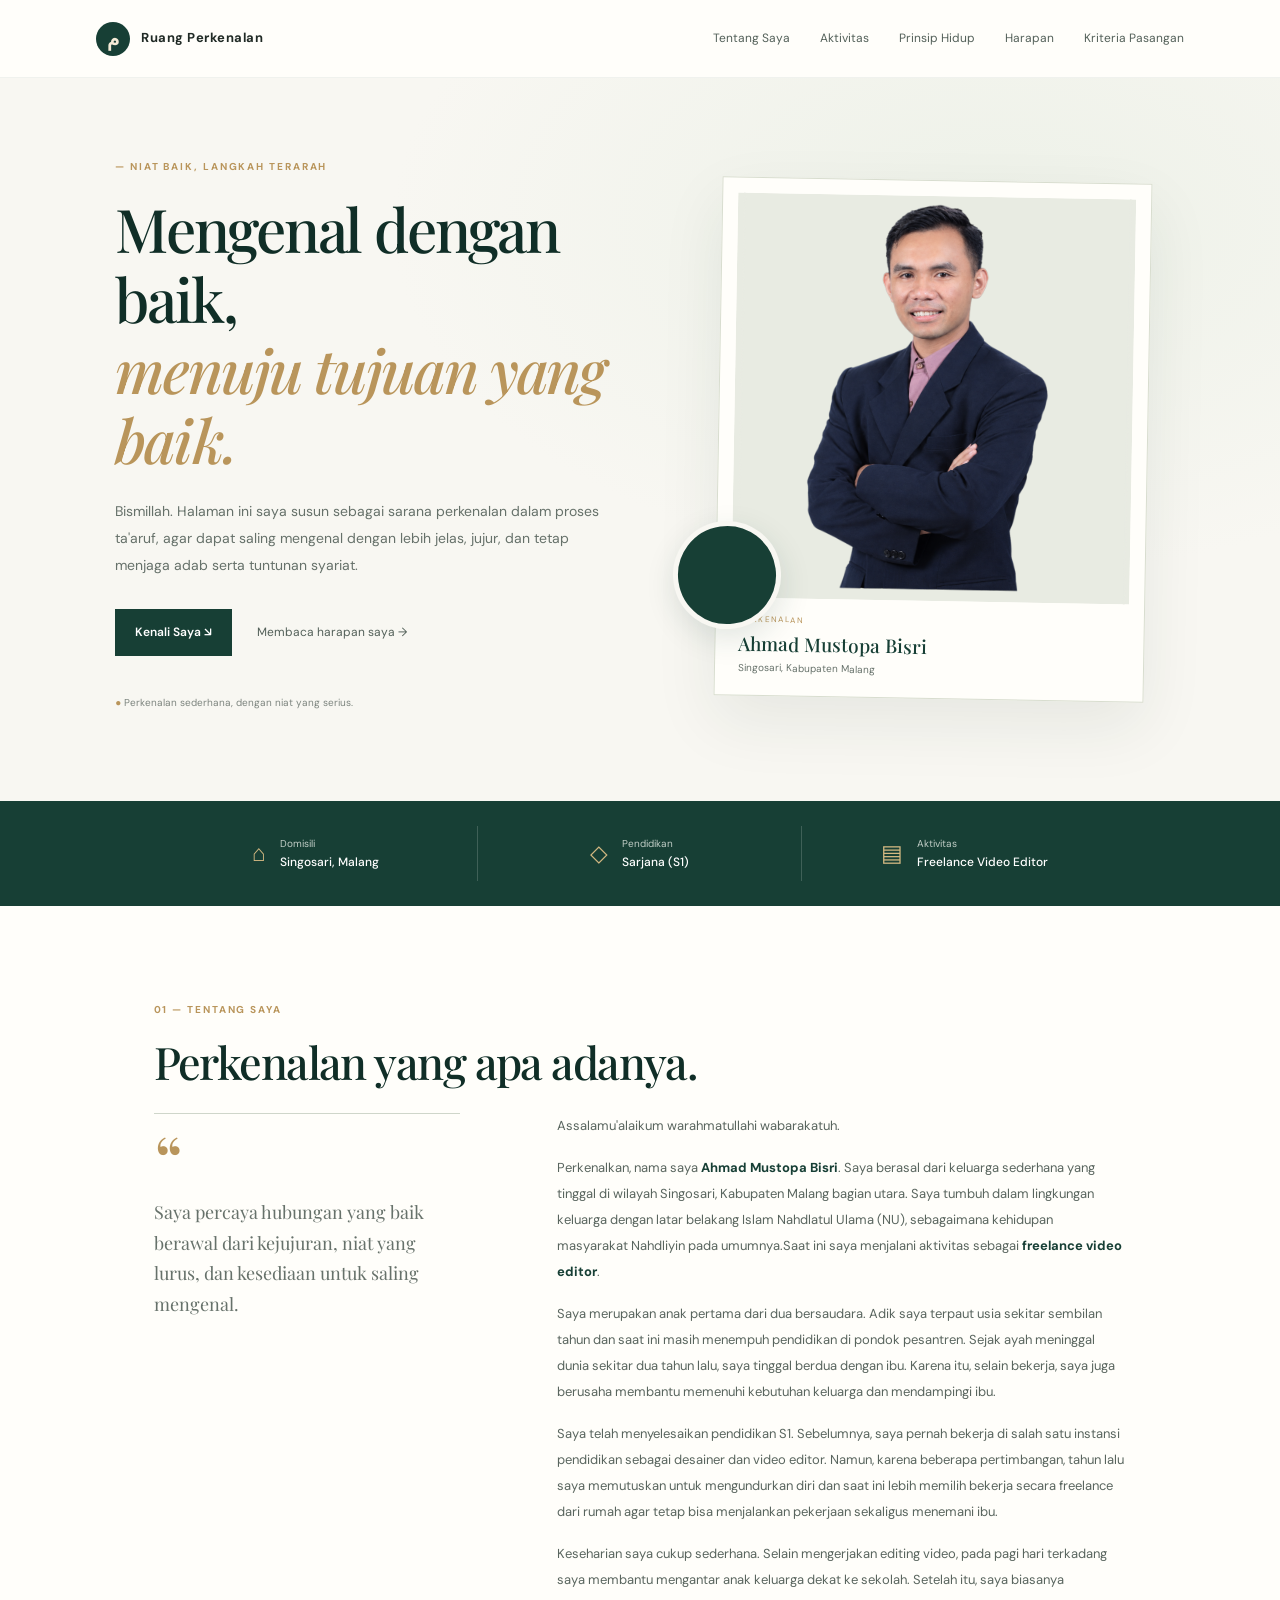
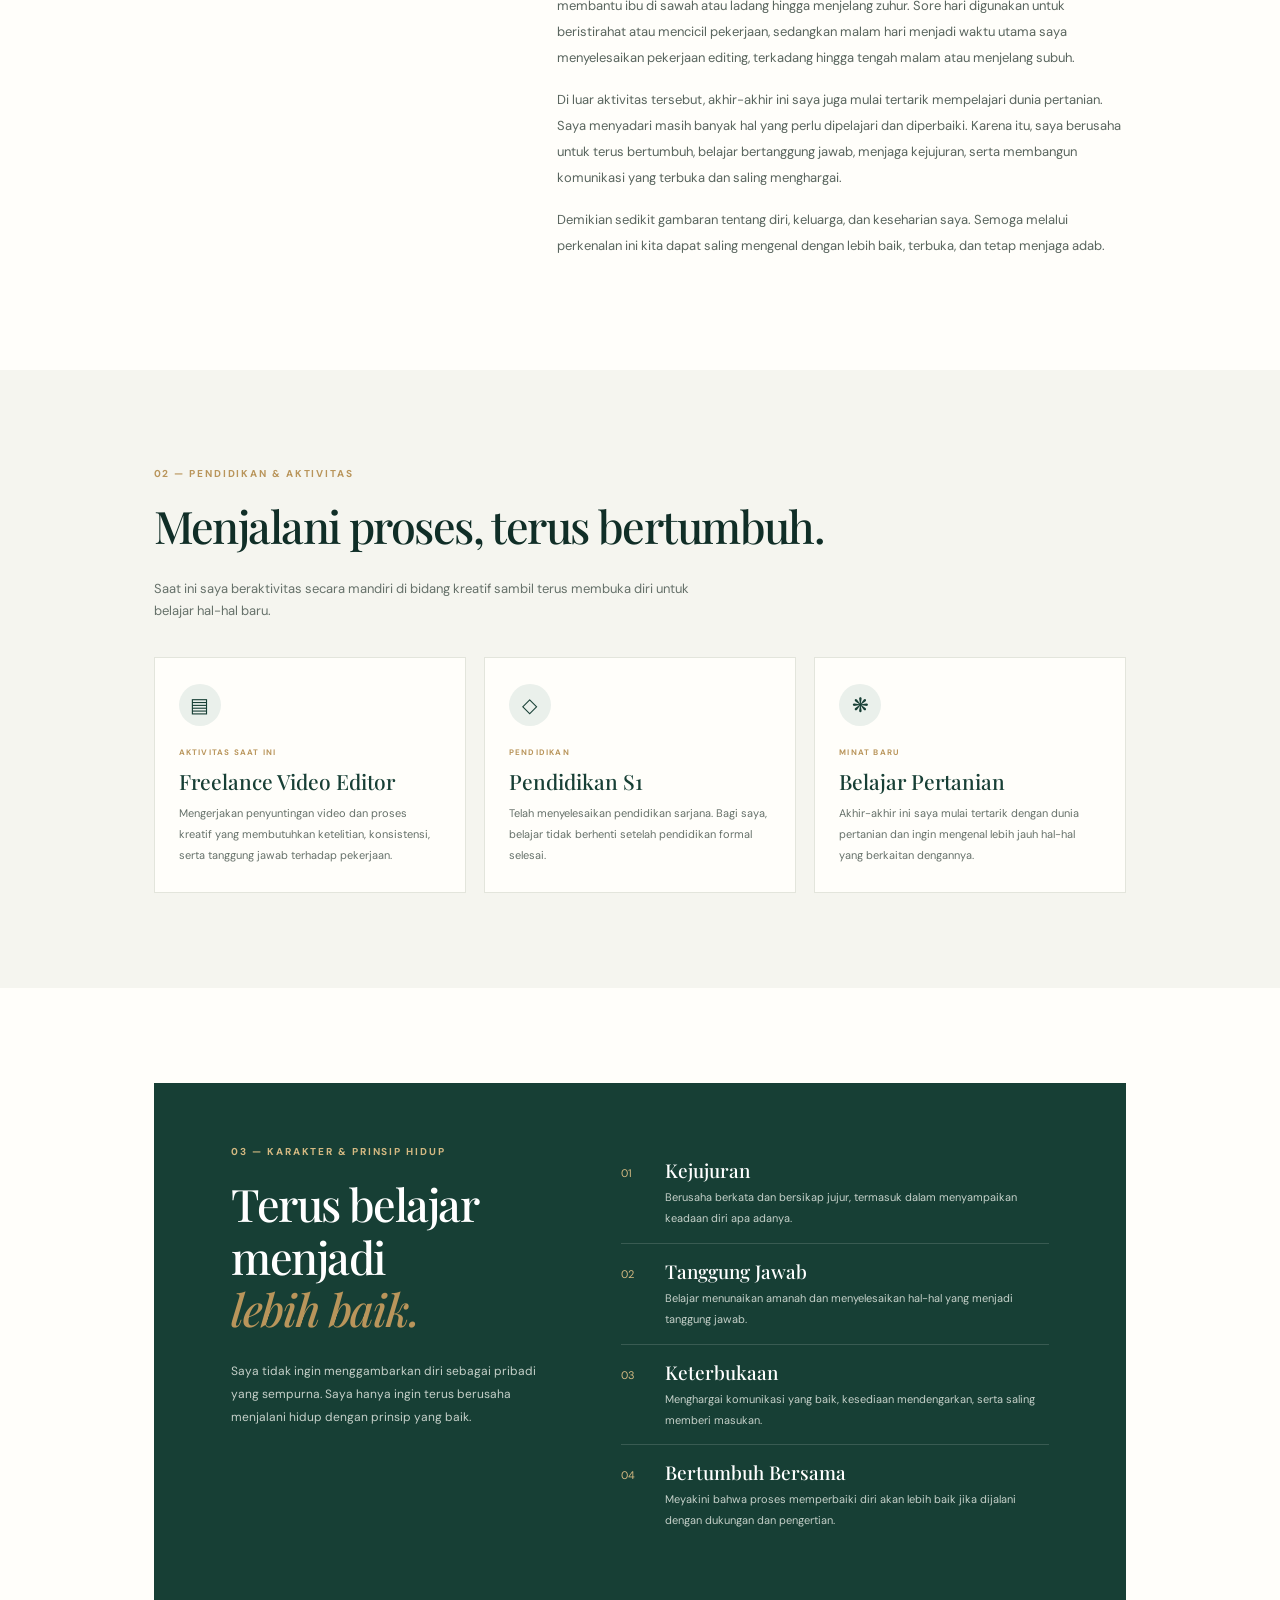
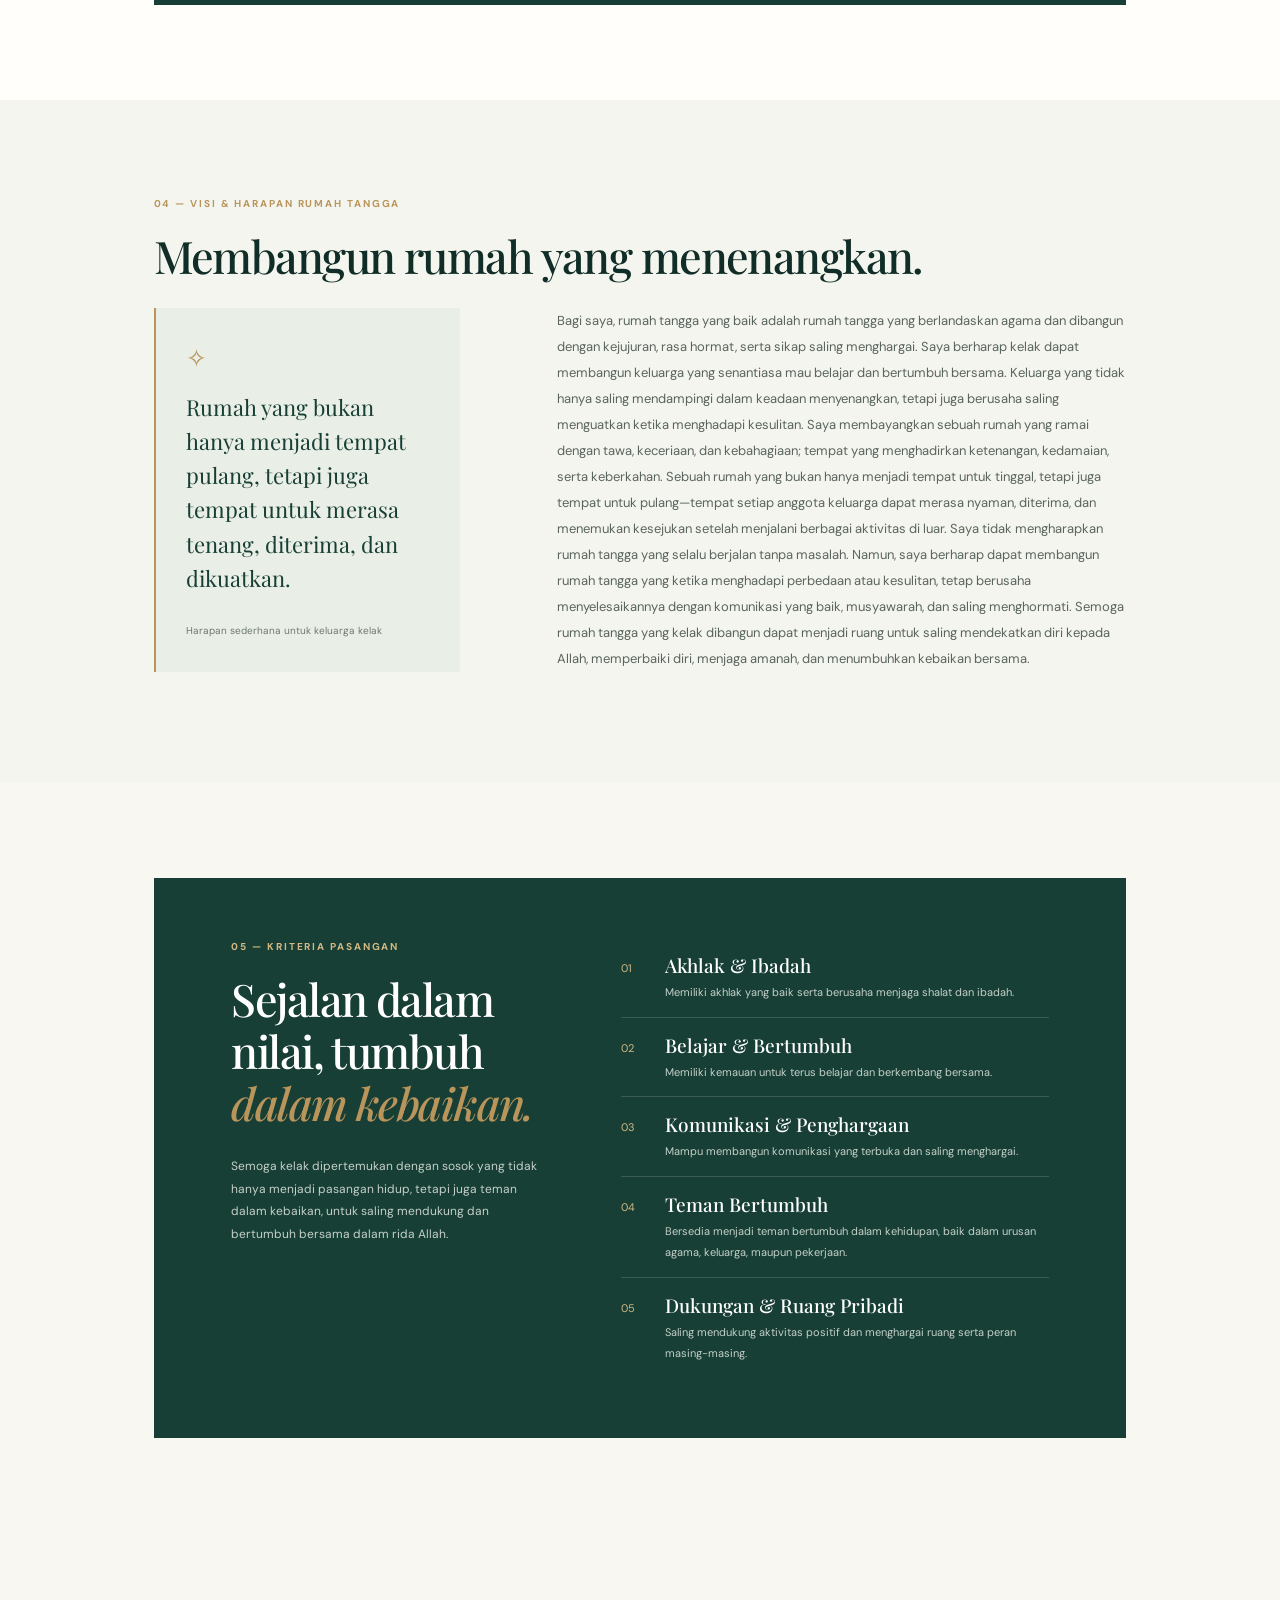
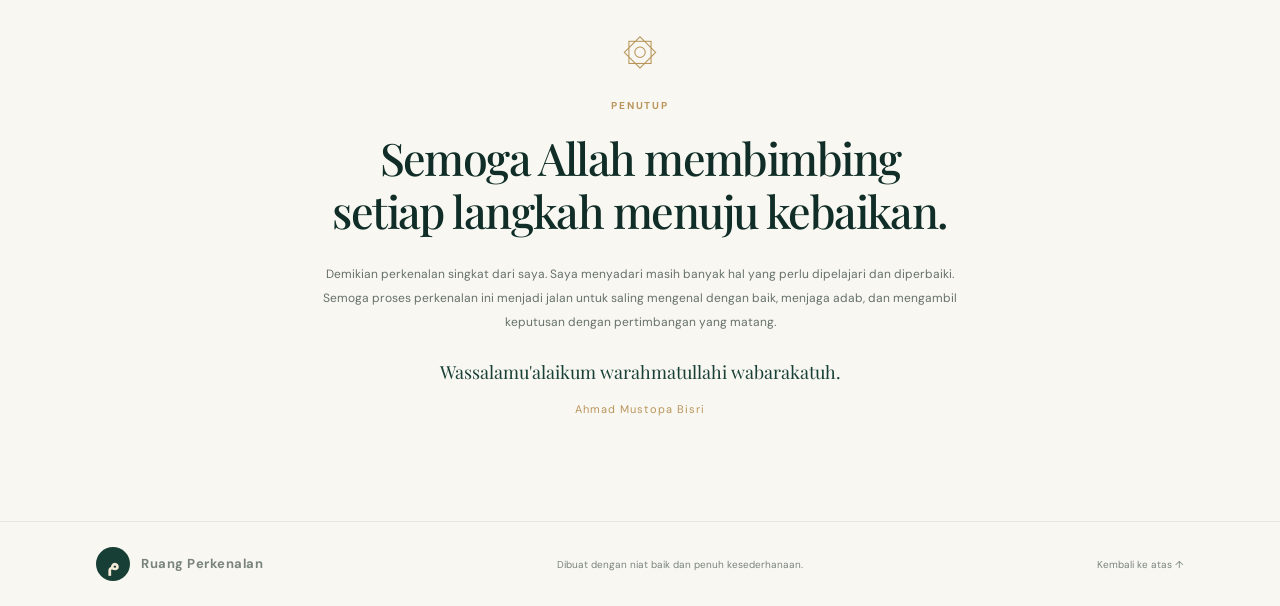
==== commit 3d7687af: "Add files via upload" ====
--- a/index.html
+++ b/index.html
@@ -3,7 +3,7 @@
 <body><div class="shell"><header class="topbar"><a class="brand" href="#beranda"><span class="mark">م</span> Ruang Perkenalan</a><button id="menuToggle" aria-label="Buka menu" aria-expanded="false">☰</button><nav id="mainNav"><a href="#tentang">Tentang Saya</a><a href="#aktivitas">Aktivitas</a><a href="#prinsip">Prinsip Hidup</a><a href="#harapan">Harapan</a><a href="#kriteria">Kriteria Pasangan</a></nav></header>
 <main id="beranda"><section class="hero"><div><p class="eyebrow">— NIAT BAIK, LANGKAH TERARAH</p><h1>Mengenal dengan baik,<br><em>menuju tujuan yang baik.</em></h1><p class="lead">Bismillah. Halaman ini saya susun sebagai sarana perkenalan dalam proses ta'aruf, agar dapat saling mengenal dengan lebih jelas, jujur, dan tetap menjaga adab serta tuntunan syariat.</p><div class="actions"><a class="btn" href="#tentang">Kenali Saya ↘</a><a class="link" href="#harapan">Membaca harapan saya →</a></div><p class="note">● Perkenalan sederhana, dengan niat yang serius.</p></div><div class="visual"><div class="portrait-frame"><img src="assets/foto-profil.jpg" alt="Foto profil Ahmad Mustopa Bisri" onerror="this.style.display='none';this.nextElementSibling.style.display='flex'"><div class="placeholder"><span>✦</span>Letakkan foto profil<br>di folder assets</div><div class="caption"><small>PERKENALAN</small><strong>Ahmad Mustopa Bisri</strong><span>Singosari, Kabupaten Malang</span></div></div><div class="seal"></div></div></section>
 <section class="facts"><div>⌂ <span><small>Domisili</small><b>Singosari, Malang</b></span></div><div>◇ <span><small>Pendidikan</small><b>Sarjana (S1)</b></span></div><div>▤ <span><small>Aktivitas</small><b>Freelance Video Editor</b></span></div></section>
-<section class="section" id="tentang"><p class="eyebrow">01 — TENTANG SAYA</p><h2>Perkenalan yang apa adanya.</h2><div class="two-col"><aside><span class="quote">“</span><p>Saya percaya hubungan yang baik berawal dari kejujuran, niat yang lurus, dan kesediaan untuk saling mengenal.</p></aside><div class="copy"><p>Assalamu'alaikum warahmatullahi wabarakatuh.</p><p>Perkenalkan, nama saya <b>Ahmad Mustopa Bisri</b>. Saya berdomisili di Singosari, Kabupaten Malang, dan telah menyelesaikan pendidikan S1. Saat ini saya menjalani aktivitas sebagai <b>freelance video editor</b>.</p><p>Saya masih terus belajar untuk memperbaiki diri, baik dalam tanggung jawab sehari-hari maupun dalam memahami dan mengamalkan nilai-nilai Islam. Saya menyadari bahwa setiap orang memiliki kekurangan, karena itu saya berusaha terbuka terhadap masukan dan terus bertumbuh menjadi pribadi yang lebih baik.</p><p>Melalui halaman ini, saya berharap proses perkenalan dapat berjalan dengan lebih terarah, saling menghargai, dan tetap berada dalam batasan yang sesuai dengan tuntunan syariat.</p></div></div></section>
+<section class="section" id="tentang"><p class="eyebrow">01 — TENTANG SAYA</p><h2>Perkenalan yang apa adanya.</h2><div class="two-col"><aside><span class="quote">“</span><p>Saya percaya hubungan yang baik berawal dari kejujuran, niat yang lurus, dan kesediaan untuk saling mengenal.</p></aside><div class="copy"><p>Assalamu'alaikum warahmatullahi wabarakatuh.</p><p>Perkenalkan, nama saya <b>Ahmad Mustopa Bisri</b>. Saya berasal dari keluarga sederhana yang tinggal di wilayah Singosari, Kabupaten Malang bagian utara. Saya tumbuh dalam lingkungan keluarga dengan latar belakang Islam Nahdlatul Ulama (NU), sebagaimana kehidupan masyarakat Nahdliyin pada umumnya.Saat ini saya menjalani aktivitas sebagai <b>freelance video editor</b>.</p><p>Saya merupakan anak pertama dari dua bersaudara. Adik saya terpaut usia sekitar sembilan tahun dan saat ini masih menempuh pendidikan di pondok pesantren. Sejak ayah meninggal dunia sekitar dua tahun lalu, saya tinggal berdua dengan ibu. Karena itu, selain bekerja, saya juga berusaha membantu memenuhi kebutuhan keluarga dan mendampingi ibu.</p><p> Saya telah menyelesaikan pendidikan S1. Sebelumnya, saya pernah bekerja di salah satu instansi pendidikan sebagai desainer dan video editor. Namun, karena beberapa pertimbangan, tahun lalu saya memutuskan untuk mengundurkan diri dan saat ini lebih memilih bekerja secara freelance dari rumah agar tetap bisa menjalankan pekerjaan sekaligus menemani ibu.</p><p> Keseharian saya cukup sederhana. Selain mengerjakan editing video, pada pagi hari terkadang saya membantu mengantar anak keluarga dekat ke sekolah. Setelah itu, saya biasanya membantu ibu di sawah atau ladang hingga menjelang zuhur. Sore hari digunakan untuk beristirahat atau mencicil pekerjaan, sedangkan malam hari menjadi waktu utama saya menyelesaikan pekerjaan editing, terkadang hingga tengah malam atau menjelang subuh.</p><p>Di luar aktivitas tersebut, akhir-akhir ini saya juga mulai tertarik mempelajari dunia pertanian. Saya menyadari masih banyak hal yang perlu dipelajari dan diperbaiki. Karena itu, saya berusaha untuk terus bertumbuh, belajar bertanggung jawab, menjaga kejujuran, serta membangun komunikasi yang terbuka dan saling menghargai. </p><p> Demikian sedikit gambaran tentang diri, keluarga, dan keseharian saya. Semoga melalui perkenalan ini kita dapat saling mengenal dengan lebih baik, terbuka, dan tetap menjaga adab.</p></div></div></section>
 <section class="section tinted" id="aktivitas"><p class="eyebrow">02 — PENDIDIKAN & AKTIVITAS</p><h2>Menjalani proses, terus bertumbuh.</h2><p class="intro">Saat ini saya beraktivitas secara mandiri di bidang kreatif sambil terus membuka diri untuk belajar hal-hal baru.</p><div class="cards"><article><span class="card-icon">▤</span><small>AKTIVITAS SAAT INI</small><h3>Freelance Video Editor</h3><p>Mengerjakan penyuntingan video dan proses kreatif yang membutuhkan ketelitian, konsistensi, serta tanggung jawab terhadap pekerjaan.</p></article><article><span class="card-icon">◇</span><small>PENDIDIKAN</small><h3>Pendidikan S1</h3><p>Telah menyelesaikan pendidikan sarjana. Bagi saya, belajar tidak berhenti setelah pendidikan formal selesai.</p></article><article><span class="card-icon">❋</span><small>MINAT BARU</small><h3>Belajar Pertanian</h3><p>Akhir-akhir ini saya mulai tertarik dengan dunia pertanian dan ingin mengenal lebih jauh hal-hal yang berkaitan dengannya.</p></article></div></section>
 <section class="section" id="prinsip"><div class="values"><div><p class="eyebrow light">03 — KARAKTER & PRINSIP HIDUP</p><h2>Terus belajar menjadi<br><em>lebih baik.</em></h2><p>Saya tidak ingin menggambarkan diri sebagai pribadi yang sempurna. Saya hanya ingin terus berusaha menjalani hidup dengan prinsip yang baik.</p></div><div class="value-list"><article><span>01</span><div><h3>Kejujuran</h3><p>Berusaha berkata dan bersikap jujur, termasuk dalam menyampaikan keadaan diri apa adanya.</p></div></article><article><span>02</span><div><h3>Tanggung Jawab</h3><p>Belajar menunaikan amanah dan menyelesaikan hal-hal yang menjadi tanggung jawab.</p></div></article><article><span>03</span><div><h3>Keterbukaan</h3><p>Menghargai komunikasi yang baik, kesediaan mendengarkan, serta saling memberi masukan.</p></div></article><article><span>04</span><div><h3>Bertumbuh Bersama</h3><p>Meyakini bahwa proses memperbaiki diri akan lebih baik jika dijalani dengan dukungan dan pengertian.</p></div></article></div></div></section>
 <section class="section tinted" id="harapan"><p class="eyebrow">04 — VISI & HARAPAN RUMAH TANGGA</p><h2>Membangun rumah yang menenangkan.</h2><div class="two-col hope"><blockquote><span>✧</span><p>Rumah yang bukan hanya menjadi tempat pulang, tetapi juga tempat untuk merasa tenang, diterima, dan dikuatkan.</p><small>Harapan sederhana untuk keluarga kelak</small></blockquote><div class="copy"><p>Bagi saya, rumah tangga yang baik adalah rumah tangga yang berlandaskan agama dan dibangun dengan kejujuran, rasa hormat, serta sikap saling menghargai.
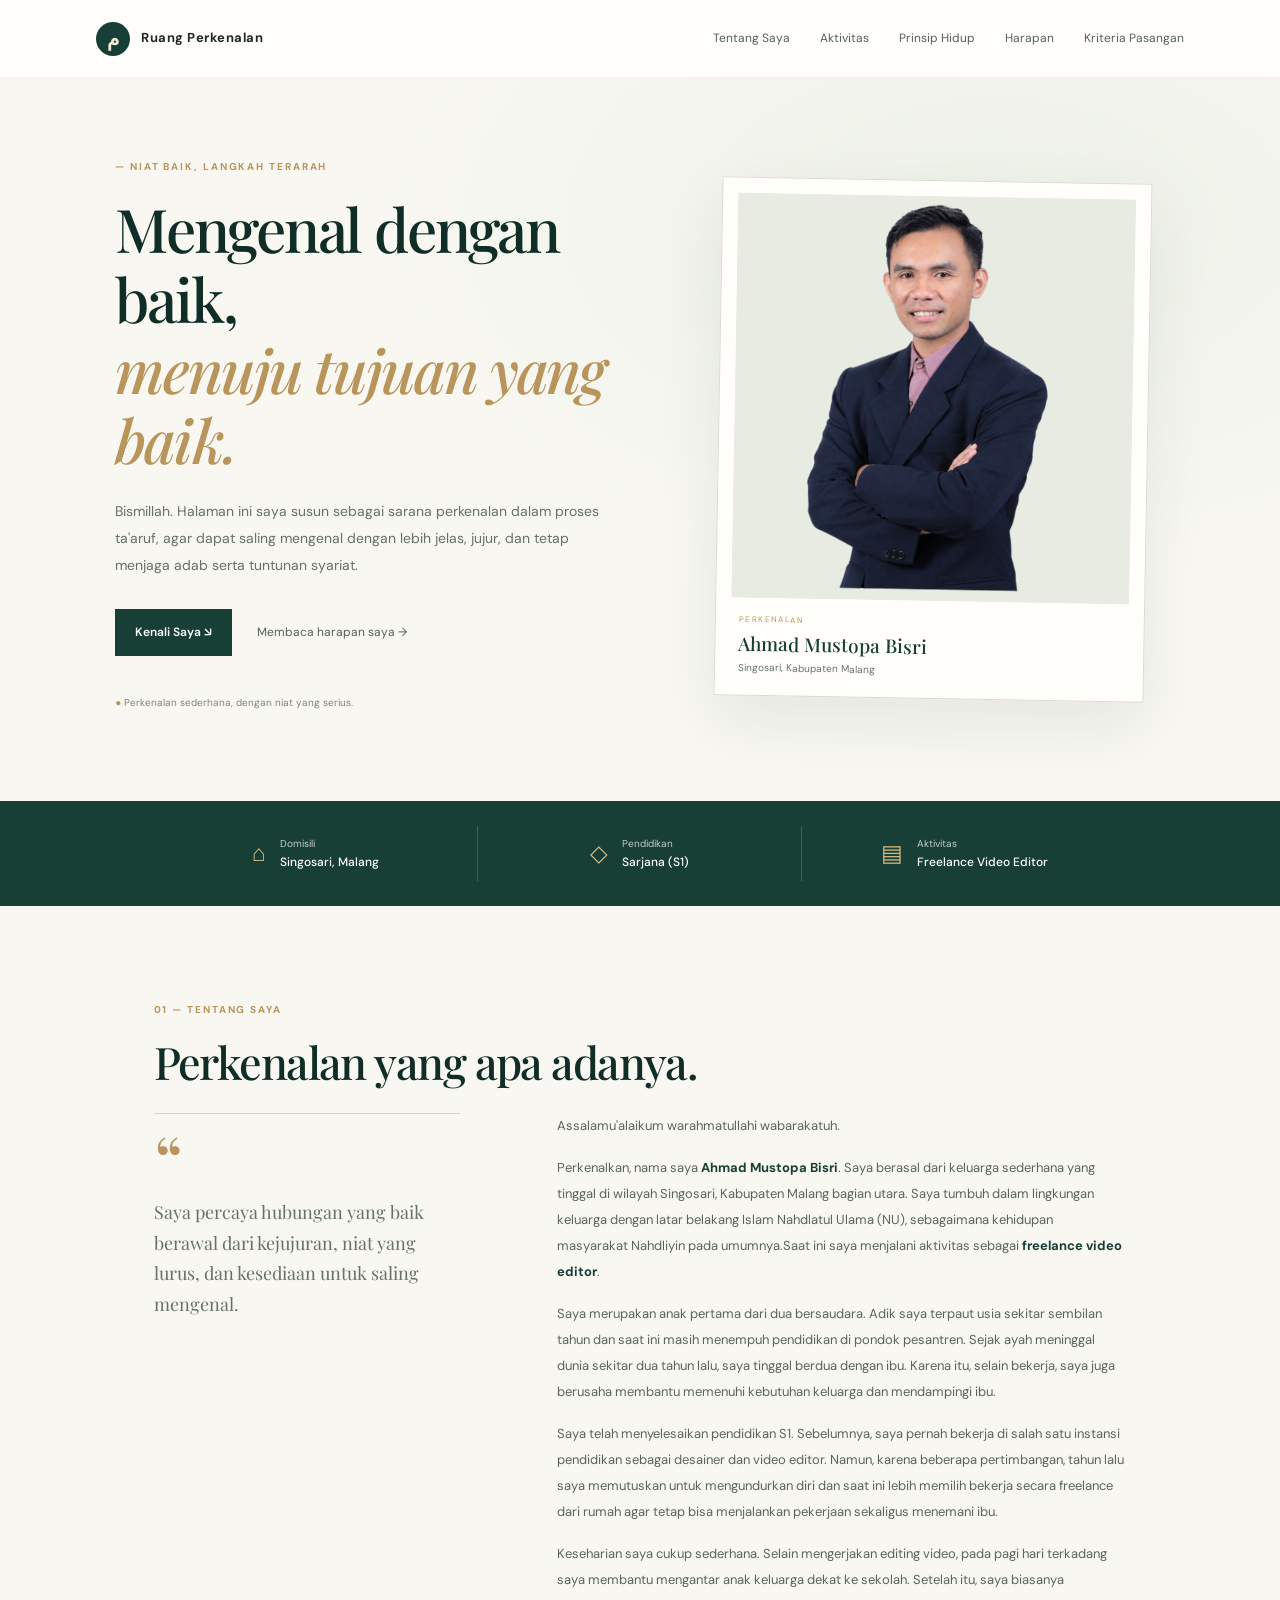
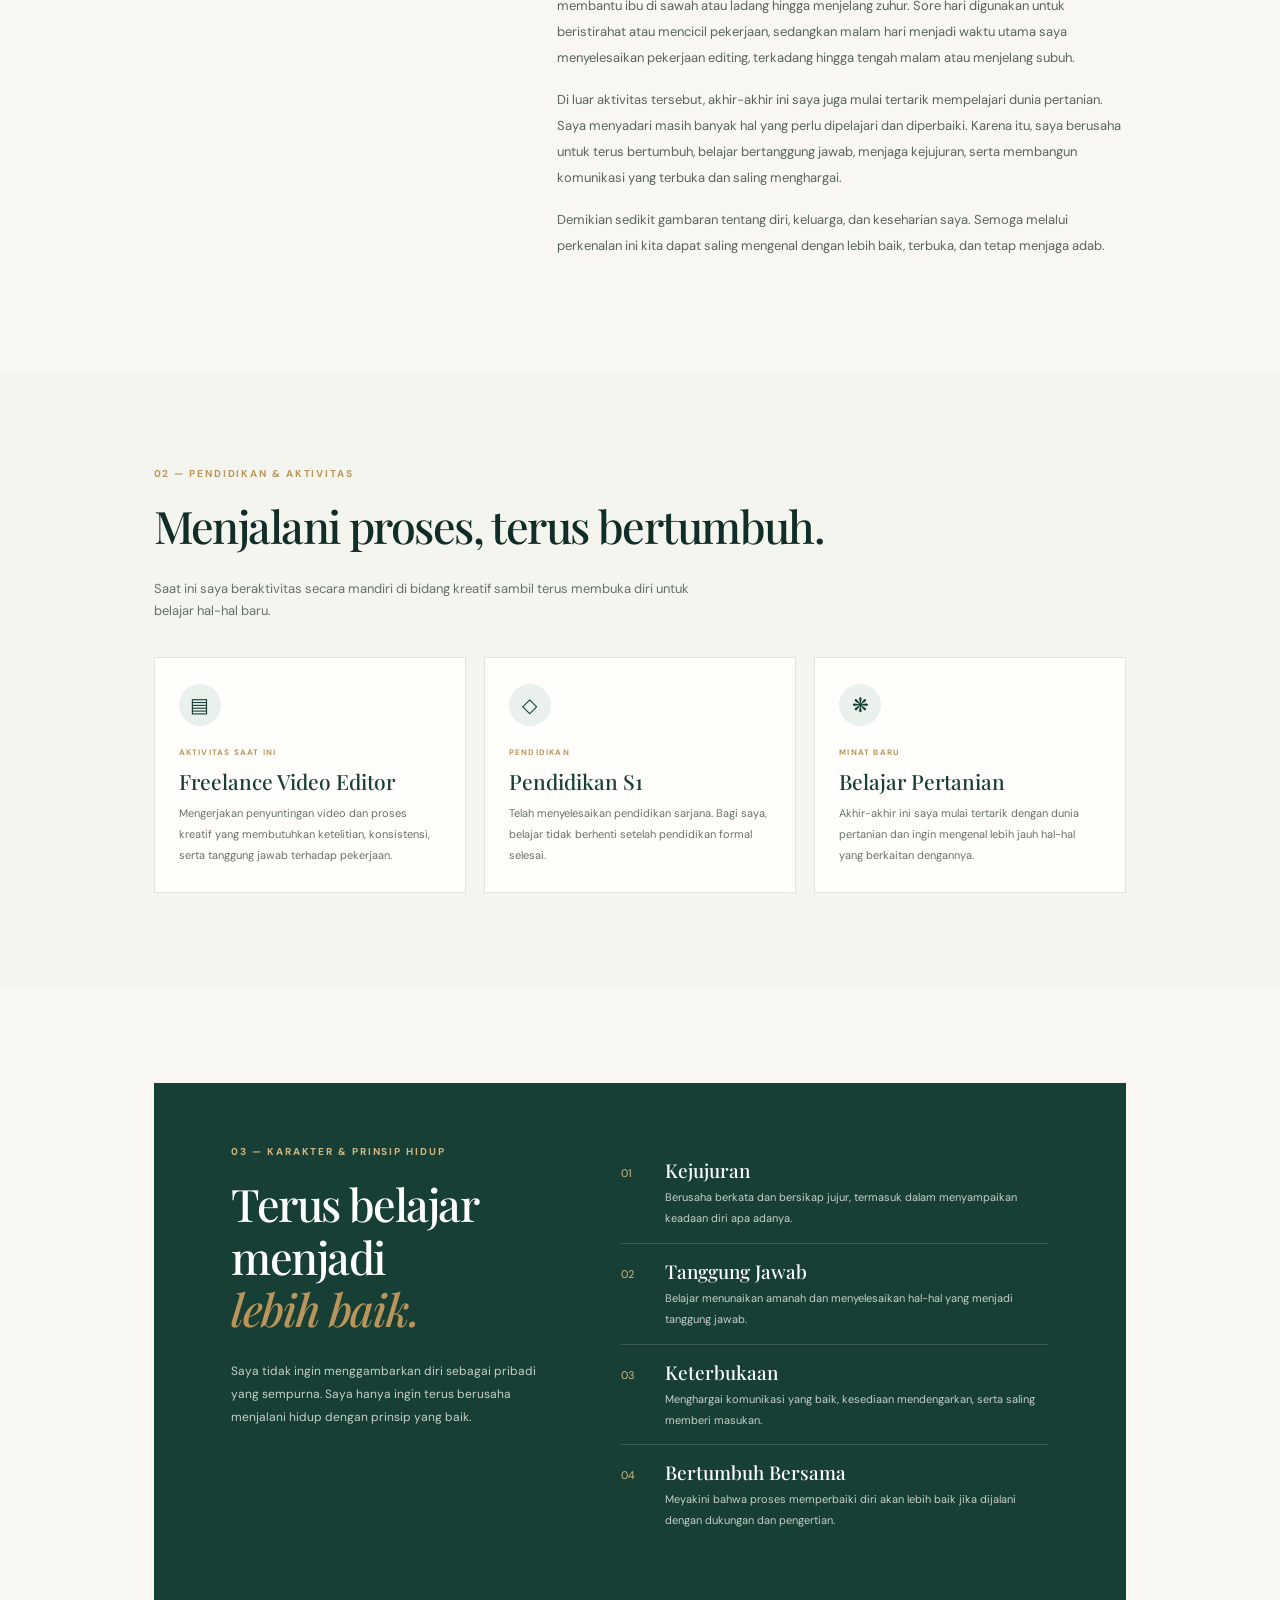
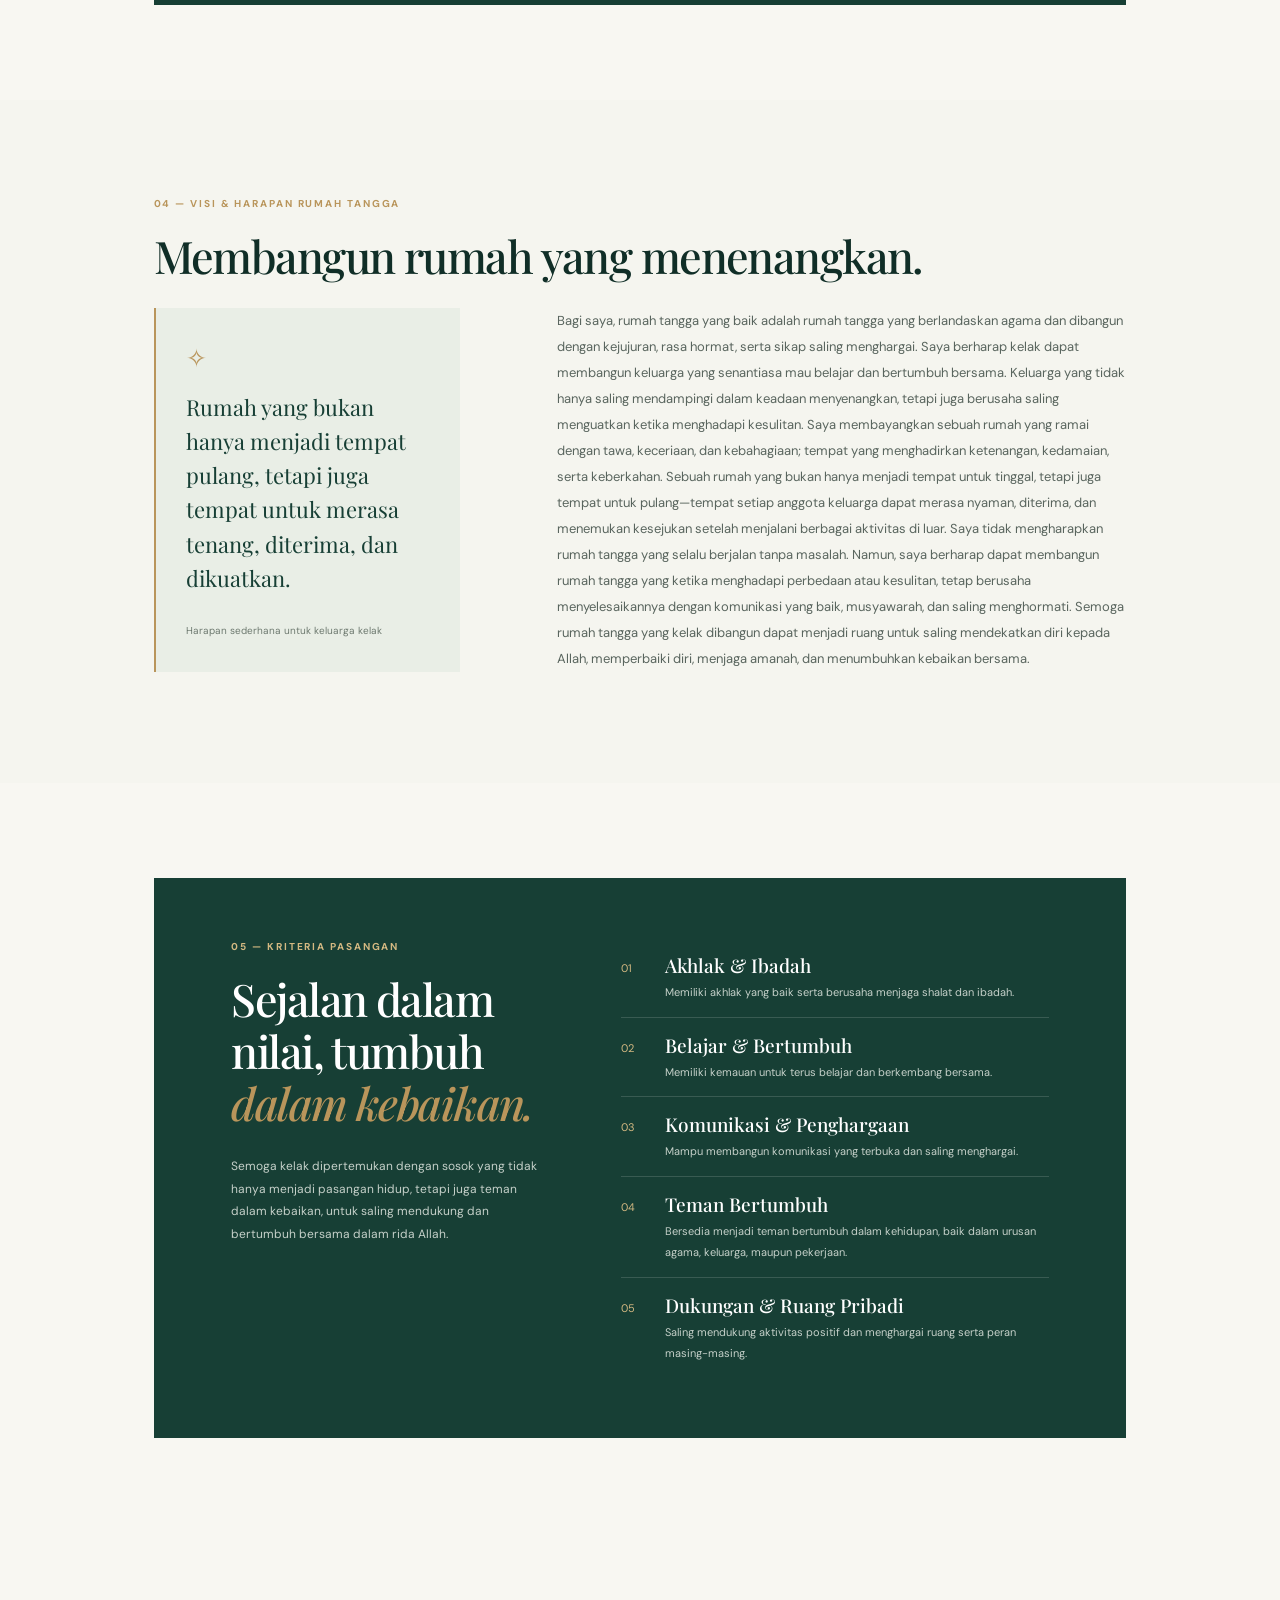
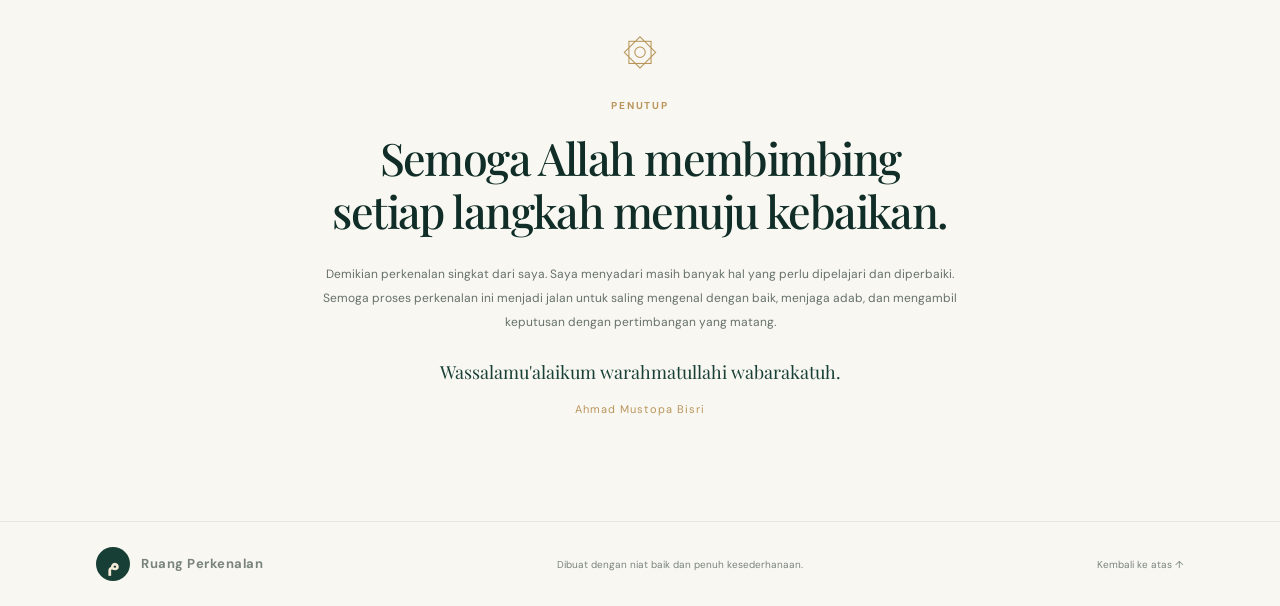
==== commit fd6613a4: "Add files via upload" ====
--- a/index.html
+++ b/index.html
@@ -1,7 +1,7 @@
 <!doctype html>
 <html lang="id"><head><meta charset="utf-8"><meta name="viewport" content="width=device-width,initial-scale=1"><meta name="theme-color" content="#173f35"><meta name="description" content="Profil perkenalan Ahmad Mustopa Bisri untuk proses ta'aruf."><title>Perkenalan — Ahmad Mustopa Bisri</title><link rel="preconnect" href="https://fonts.googleapis.com"><link rel="preconnect" href="https://fonts.gstatic.com" crossorigin><link href="https://fonts.googleapis.com/css2?family=DM+Sans:wght@400;500;600;700&family=Playfair+Display:wght@500;600;700&display=swap" rel="stylesheet"><link rel="stylesheet" href="style.css"></head>
 <body><div class="shell"><header class="topbar"><a class="brand" href="#beranda"><span class="mark">م</span> Ruang Perkenalan</a><button id="menuToggle" aria-label="Buka menu" aria-expanded="false">☰</button><nav id="mainNav"><a href="#tentang">Tentang Saya</a><a href="#aktivitas">Aktivitas</a><a href="#prinsip">Prinsip Hidup</a><a href="#harapan">Harapan</a><a href="#kriteria">Kriteria Pasangan</a></nav></header>
-<main id="beranda"><section class="hero"><div><p class="eyebrow">— NIAT BAIK, LANGKAH TERARAH</p><h1>Mengenal dengan baik,<br><em>menuju tujuan yang baik.</em></h1><p class="lead">Bismillah. Halaman ini saya susun sebagai sarana perkenalan dalam proses ta'aruf, agar dapat saling mengenal dengan lebih jelas, jujur, dan tetap menjaga adab serta tuntunan syariat.</p><div class="actions"><a class="btn" href="#tentang">Kenali Saya ↘</a><a class="link" href="#harapan">Membaca harapan saya →</a></div><p class="note">● Perkenalan sederhana, dengan niat yang serius.</p></div><div class="visual"><div class="portrait-frame"><img src="assets/foto-profil.jpg" alt="Foto profil Ahmad Mustopa Bisri" onerror="this.style.display='none';this.nextElementSibling.style.display='flex'"><div class="placeholder"><span>✦</span>Letakkan foto profil<br>di folder assets</div><div class="caption"><small>PERKENALAN</small><strong>Ahmad Mustopa Bisri</strong><span>Singosari, Kabupaten Malang</span></div></div><div class="seal"></div></div></section>
+<main id="beranda"><section class="hero"><div><p class="eyebrow">— NIAT BAIK, LANGKAH TERARAH</p><h1>Mengenal dengan baik,<br><em>menuju tujuan yang baik.</em></h1><p class="lead">Bismillah. Halaman ini saya susun sebagai sarana perkenalan dalam proses ta'aruf, agar dapat saling mengenal dengan lebih jelas, jujur, dan tetap menjaga adab serta tuntunan syariat.</p><div class="actions"><a class="btn" href="#tentang">Kenali Saya ↘</a><a class="link" href="#harapan">Membaca harapan saya →</a></div><p class="note">● Perkenalan sederhana, dengan niat yang serius.</p></div><div class="visual"><div class="portrait-frame"><img src="assets/foto-profil.jpg" alt="Foto profil Ahmad Mustopa Bisri" onerror="this.style.display='none';this.nextElementSibling.style.display='flex'"><div class="placeholder"><span>✦</span>Letakkan foto profil<br>di folder assets</div><div class="caption"><small>PERKENALAN</small><strong>Ahmad Mustopa Bisri</strong><span>Singosari, Kabupaten Malang</span></div></div></div></div></section>
 <section class="facts"><div>⌂ <span><small>Domisili</small><b>Singosari, Malang</b></span></div><div>◇ <span><small>Pendidikan</small><b>Sarjana (S1)</b></span></div><div>▤ <span><small>Aktivitas</small><b>Freelance Video Editor</b></span></div></section>
 <section class="section" id="tentang"><p class="eyebrow">01 — TENTANG SAYA</p><h2>Perkenalan yang apa adanya.</h2><div class="two-col"><aside><span class="quote">“</span><p>Saya percaya hubungan yang baik berawal dari kejujuran, niat yang lurus, dan kesediaan untuk saling mengenal.</p></aside><div class="copy"><p>Assalamu'alaikum warahmatullahi wabarakatuh.</p><p>Perkenalkan, nama saya <b>Ahmad Mustopa Bisri</b>. Saya berasal dari keluarga sederhana yang tinggal di wilayah Singosari, Kabupaten Malang bagian utara. Saya tumbuh dalam lingkungan keluarga dengan latar belakang Islam Nahdlatul Ulama (NU), sebagaimana kehidupan masyarakat Nahdliyin pada umumnya.Saat ini saya menjalani aktivitas sebagai <b>freelance video editor</b>.</p><p>Saya merupakan anak pertama dari dua bersaudara. Adik saya terpaut usia sekitar sembilan tahun dan saat ini masih menempuh pendidikan di pondok pesantren. Sejak ayah meninggal dunia sekitar dua tahun lalu, saya tinggal berdua dengan ibu. Karena itu, selain bekerja, saya juga berusaha membantu memenuhi kebutuhan keluarga dan mendampingi ibu.</p><p> Saya telah menyelesaikan pendidikan S1. Sebelumnya, saya pernah bekerja di salah satu instansi pendidikan sebagai desainer dan video editor. Namun, karena beberapa pertimbangan, tahun lalu saya memutuskan untuk mengundurkan diri dan saat ini lebih memilih bekerja secara freelance dari rumah agar tetap bisa menjalankan pekerjaan sekaligus menemani ibu.</p><p> Keseharian saya cukup sederhana. Selain mengerjakan editing video, pada pagi hari terkadang saya membantu mengantar anak keluarga dekat ke sekolah. Setelah itu, saya biasanya membantu ibu di sawah atau ladang hingga menjelang zuhur. Sore hari digunakan untuk beristirahat atau mencicil pekerjaan, sedangkan malam hari menjadi waktu utama saya menyelesaikan pekerjaan editing, terkadang hingga tengah malam atau menjelang subuh.</p><p>Di luar aktivitas tersebut, akhir-akhir ini saya juga mulai tertarik mempelajari dunia pertanian. Saya menyadari masih banyak hal yang perlu dipelajari dan diperbaiki. Karena itu, saya berusaha untuk terus bertumbuh, belajar bertanggung jawab, menjaga kejujuran, serta membangun komunikasi yang terbuka dan saling menghargai. </p><p> Demikian sedikit gambaran tentang diri, keluarga, dan keseharian saya. Semoga melalui perkenalan ini kita dapat saling mengenal dengan lebih baik, terbuka, dan tetap menjaga adab.</p></div></div></section>
 <section class="section tinted" id="aktivitas"><p class="eyebrow">02 — PENDIDIKAN & AKTIVITAS</p><h2>Menjalani proses, terus bertumbuh.</h2><p class="intro">Saat ini saya beraktivitas secara mandiri di bidang kreatif sambil terus membuka diri untuk belajar hal-hal baru.</p><div class="cards"><article><span class="card-icon">▤</span><small>AKTIVITAS SAAT INI</small><h3>Freelance Video Editor</h3><p>Mengerjakan penyuntingan video dan proses kreatif yang membutuhkan ketelitian, konsistensi, serta tanggung jawab terhadap pekerjaan.</p></article><article><span class="card-icon">◇</span><small>PENDIDIKAN</small><h3>Pendidikan S1</h3><p>Telah menyelesaikan pendidikan sarjana. Bagi saya, belajar tidak berhenti setelah pendidikan formal selesai.</p></article><article><span class="card-icon">❋</span><small>MINAT BARU</small><h3>Belajar Pertanian</h3><p>Akhir-akhir ini saya mulai tertarik dengan dunia pertanian dan ingin mengenal lebih jauh hal-hal yang berkaitan dengannya.</p></article></div></section>
